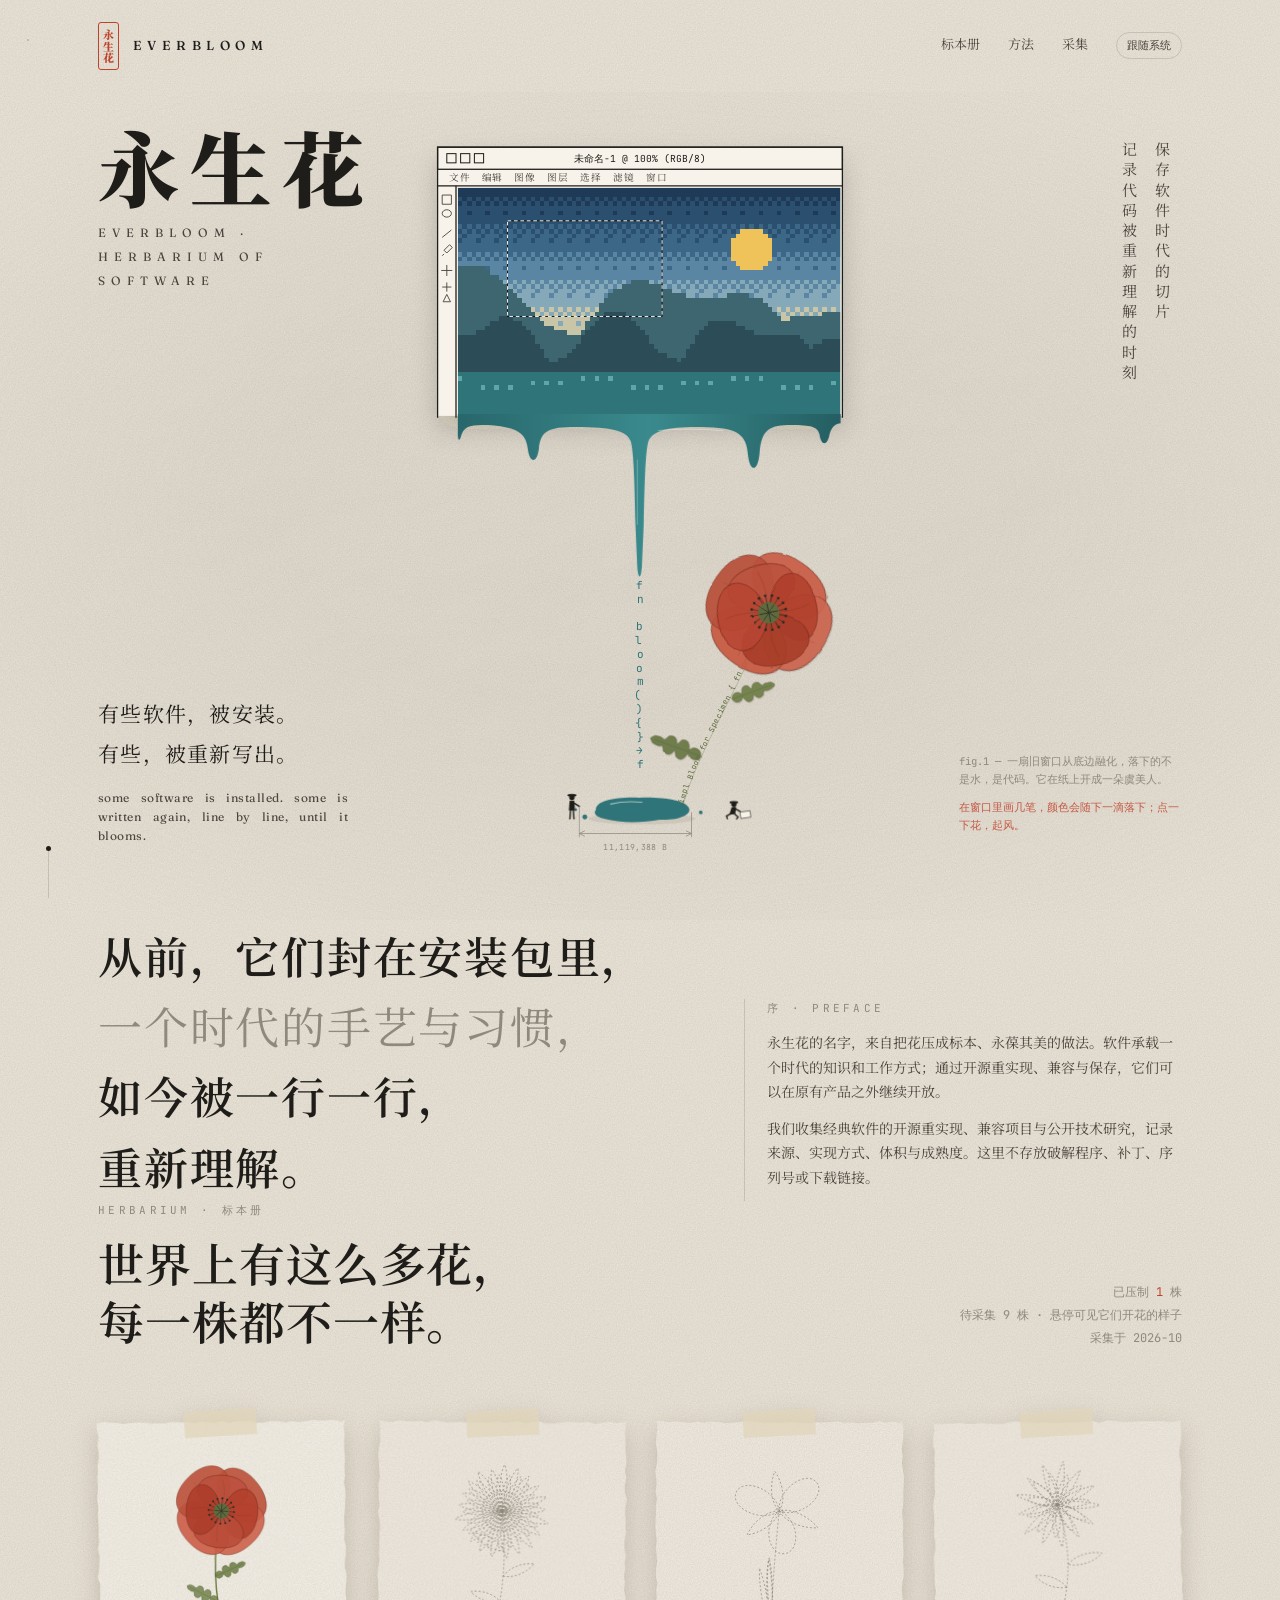
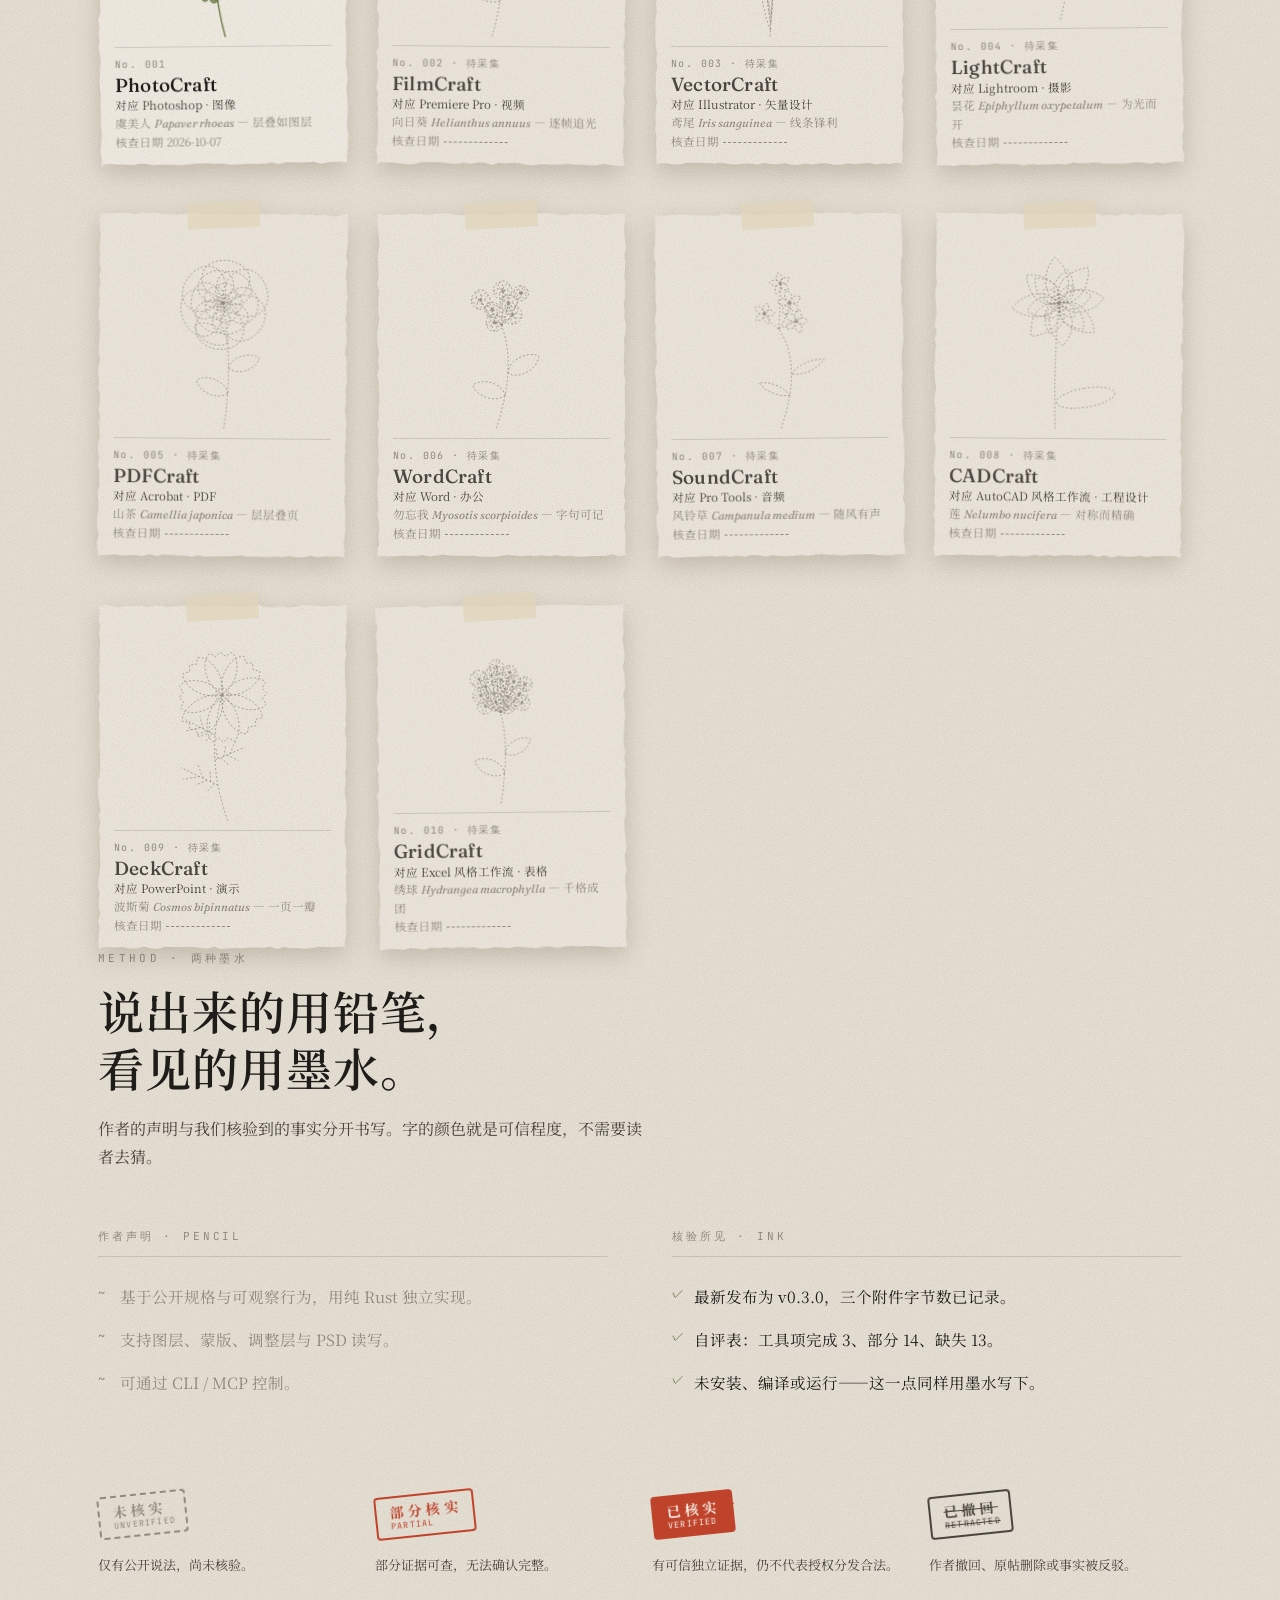
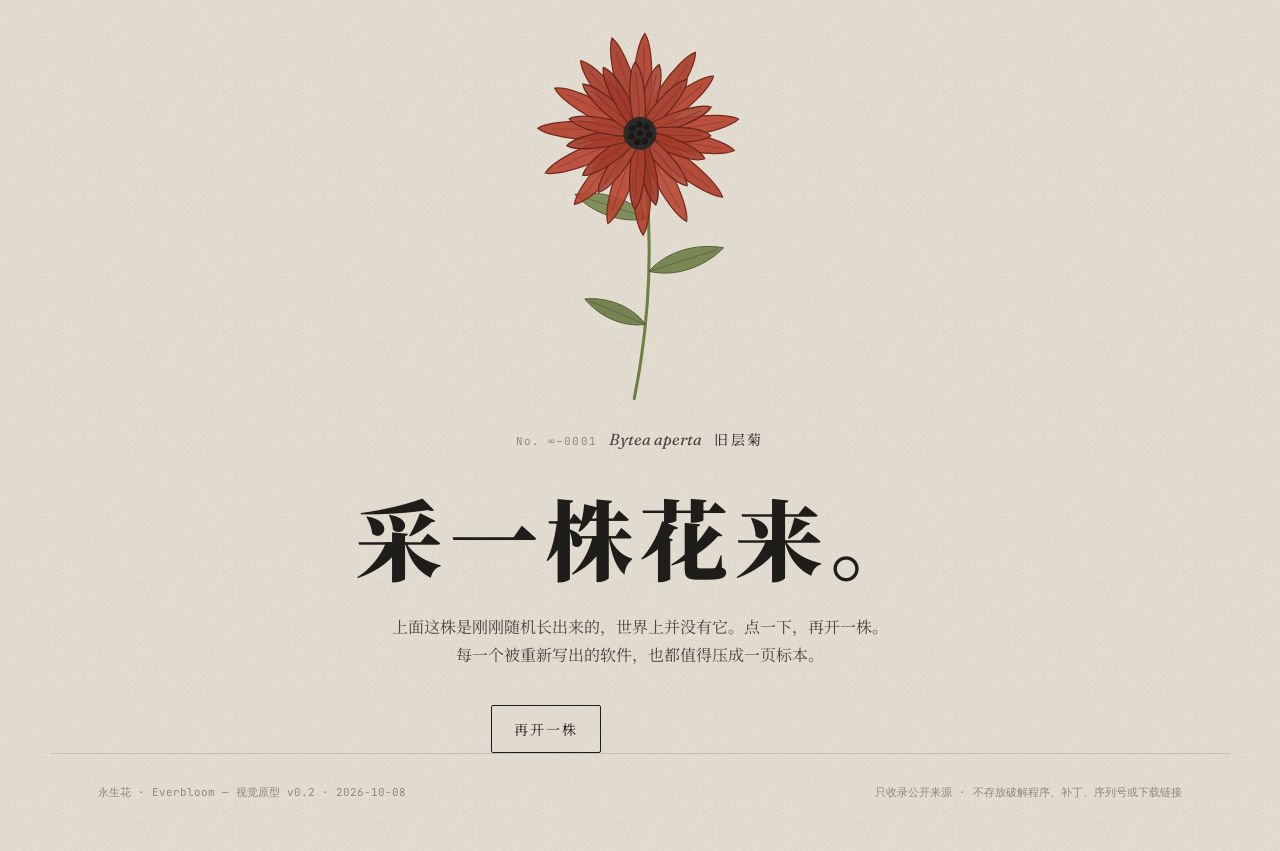
==== prototype/index.html @ 3f01a940 "永生花：理念、线索数据与网站原型 - README / PHILOSOPHY / CONTRIBUTING / LEADS 与 claims.csv 索引 - prototype/：首页与 Photo" ====
<!doctype html>
<html lang="zh-CN">
<head>
<meta charset="utf-8">
<meta name="viewport" content="width=device-width, initial-scale=1">
<title>永生花 · Everbloom</title>
<meta name="description" content="保存软件时代的切片，记录代码被重新理解的时刻。经典软件开源重实现的标本册。">
<script>if (!matchMedia('(prefers-reduced-motion: reduce)').matches) document.documentElement.classList.add('motion');</script>
<link rel="preconnect" href="https://fonts.googleapis.com">
<link rel="preconnect" href="https://fonts.gstatic.com" crossorigin>
<link href="https://fonts.googleapis.com/css2?family=Fraunces:ital,opsz,wght@0,9..144,300..700;1,9..144,300..700&family=JetBrains+Mono:wght@400&family=Noto+Serif+SC:wght@400;600;900&display=swap" rel="stylesheet">
<link rel="icon" href="favicon.svg" type="image/svg+xml">
<link rel="stylesheet" href="assets/everbloom.css">
</head>
<body>

<svg width="0" height="0" style="position:absolute" aria-hidden="true">
  <filter id="rough"><feTurbulence type="fractalNoise" baseFrequency=".9" numOctaves="2" result="n"/><feDisplacementMap in="SourceGraphic" in2="n" scale="1.6"/></filter>
</svg>

<header class="site-header wrap">
  <a class="brand" href="index.html">
    <span class="seal">永生花</span>
    <span class="brand-word">EVERBLOOM</span>
  </a>
  <nav class="site-nav">
    <a href="#herbarium">标本册</a>
    <a href="#method">方法</a>
    <a href="#invite">采集</a>
    <button class="theme-toggle" type="button">跟随系统</button>
  </nav>
</header>

<main>

<!-- ============ 主视觉：旧窗口融化，代码落地，开出一朵花 ============ -->
<section class="hero" aria-label="永生花">
  <div class="hero-stage">
    <div class="hero-mast">
      <h1 data-intro>永生花</h1>
      <span class="latin" data-intro>EVERBLOOM · HERBARIUM OF SOFTWARE</span>
    </div>

    <svg class="hero-art" id="heroArt" viewBox="0 0 1000 900" role="img" aria-label="一扇旧软件窗口从底部融化，液体落下化作代码，在纸面上长出一朵虞美人；两个小人正在测量与记录。">
      <defs>
        <filter id="winShadow" x="-20%" y="-20%" width="140%" height="160%">
          <feDropShadow dx="0" dy="14" stdDeviation="14" flood-color="#2b2418" flood-opacity=".18"/>
        </filter>
        <linearGradient id="dripShade" x1="0" y1="0" x2="1" y2="0">
          <stop offset="0" stop-color="#28676B"/><stop offset=".5" stop-color="#3A8A8D"/><stop offset="1" stop-color="#245E62"/>
        </linearGradient>
      </defs>

      <g id="pWin">
        <!-- 窗口 -->
        <g id="gWindow" data-intro>
          <g class="w-fill">
            <g filter="url(#winShadow)"><rect class="win-body" x="280" y="60" width="440" height="292"/></g>
            <rect class="win-bar" x="280" y="60" width="440" height="24"/>
            <rect class="win-btn" x="290" y="67" width="10" height="10"/>
            <rect class="win-btn" x="305" y="67" width="10" height="10"/>
            <rect class="win-btn" x="320" y="67" width="10" height="10"/>
            <text class="win-text" x="500" y="76" text-anchor="middle">未命名-1 @ 100% (RGB/8)</text>
            <text class="win-menu" x="292" y="97">文件　编辑　图像　图层　选择　滤镜　窗口</text>
            <line class="win-line" x1="280" y1="102" x2="720" y2="102"/>
            <g id="tools"></g>
          </g>
          <image id="pix" x="302" y="104" width="416" height="250" preserveAspectRatio="none" style="image-rendering:pixelated"/>
          <g id="ants">
            <rect class="ants-a" x="356" y="140" width="168" height="104"/>
            <rect class="ants-b" x="356" y="140" width="168" height="104"/>
          </g>
          <path class="win-line w-frame" d="M280 354 V60 H720 V354"/>
        </g>

        <!-- 融化 -->
        <g id="gDrip" data-intro>
          <path fill="url(#dripShade)" d="M302 350 H718 V360 C713 360 708 364 706 372 C704 384 697 386 695 372 C693 364 686 362 664 362 C642 362 632 366 630 392 C628 414 619 414 617 392 C615 368 600 364 560 364 C530 364 513 368 509 380 C506 392 505 420 504 470 L502 516 C501 530 498 530 497 516 L495 470 C494 420 493 392 490 380 C486 368 470 364 430 364 C400 364 392 368 390 388 C388 404 380 404 378 388 C376 368 362 364 334 362 C318 362 310 362 306 372 C304 380 302 380 302 372 Z"/>
          <path d="M520 368 C540 366 560 366 590 368" stroke="#fff" stroke-opacity=".35" stroke-width="1.2" fill="none" stroke-linecap="round"/>
          <path d="M497 400 L497 470" stroke="#fff" stroke-opacity=".3" stroke-width="1" fill="none" stroke-linecap="round"/>
        </g>
      </g>

      <g id="pMid">
        <!-- 代码落下 -->
        <g id="rain"></g>

        <!-- 水洼 -->
        <g id="gPool" data-intro>
          <ellipse cx="502" cy="790" rx="58" ry="6" fill="#2b2418" opacity=".08"/>
          <path id="poolBody" fill="#2F7478" d="M452 780 C452 770 474 766 499 767 C526 766 549 770 553 778 C557 786 541 792 521 791 C505 794 482 795 466 791 C451 788 449 784 452 780Z"/>
          <path d="M468 774 C480 771 492 771 502 772" stroke="#fff" stroke-opacity=".55" stroke-width="1.2" fill="none" stroke-linecap="round"/>
          <circle cx="440" cy="788" r="2.6" fill="#2F7478"/>
          <circle cx="566" cy="783" r="2" fill="#2F7478"/>
          <circle cx="430" cy="780" r="1.4" fill="#2F7478"/>
        </g>
        <g id="dropLayer"></g>

        <!-- 代码作茎 -->
        <g id="gStem" data-intro>
          <path id="stemPath" d="M546 778 C562 718 606 652 638 572" fill="none" stroke="var(--moss)" stroke-width=".6" stroke-opacity=".5"/>
          <text class="stem-code"><textPath id="stemText" href="#stemPath" startOffset="4">impl Bloom for Specimen { fn press(&amp;self) }</textPath></text>
        </g>
      </g>

      <g id="pFlower"><g id="swayFlower"><g id="heroFlower"></g></g></g>

      <g id="pFig">
        <!-- 测量的人 -->
        <g id="fig1" data-intro>
          <g class="figure" transform="translate(426 790)">
            <ellipse cx="0" cy="-25.5" rx="4.6" ry="1.1"/>
            <circle cx="0" cy="-23" r="2.5"/>
            <path d="M-2.6 -19.5 L2.6 -19.5 L3.3 -9 L-3.3 -9Z" stroke="none"/>
            <path class="limb" d="M-1.6 -9 L-2.2 0 M1.6 -9 L2.2 0"/>
            <path class="limb arm-wave" d="M2.4 -17 L8 -13.5"/>
          </g>
        </g>
        <g id="gDim" data-intro>
          <path class="dim-line" d="M434 776.5 L434 810 M556 783 L556 810 M434 806 L556 806"/>
          <path class="dim-line" d="M434 806 l6 -3 M434 806 l6 3 M556 806 l-6 -3 M556 806 l-6 3"/>
          <text class="dim-text" id="dimText" x="495" y="824">11,119,388 B</text>
        </g>
        <!-- 写标签的人 -->
        <g id="fig2" data-intro>
          <g class="figure" transform="translate(600 790)">
            <ellipse cx="2" cy="-17.8" rx="4.4" ry="1"/>
            <circle cx="2" cy="-15.5" r="2.4"/>
            <path d="M-0.5 -12.5 L4.5 -12.8 L3.5 -5 L-3 -4.6Z" stroke="none"/>
            <path class="limb" d="M-2.5 -4.8 L-6 -3 L-5 0 M3 -5 L6.5 -2 L5 0"/>
            <path class="limb arm-write" d="M4 -10.5 L9 -8"/>
          </g>
          <rect class="label-card" x="609" y="782" width="11" height="7" transform="rotate(-8 614 785)"/>
        </g>
      </g>
    </svg>

    <div class="hero-vert" data-intro>保存软件时代的切片<br>记录代码被重新理解的时刻</div>

    <div class="hero-poem" data-intro>
      <p>有些软件，被安装。<br>有些，被重新写出。</p>
      <p class="en">some software is installed. some is written again, line by line, until it blooms.</p>
    </div>

    <p class="hero-caption" data-intro>fig.1 — 一扇旧窗口从底边融化，落下的不是水，是代码。它在纸上开成一朵虞美人。<span class="hint">在窗口里画几笔，颜色会随下一滴落下；点一下花，起风。</span></p>
  </div>
  <a class="scroll-cue" href="#preface" aria-label="向下阅读"><span></span></a>
</section>

<!-- ============ 序 ============ -->
<section class="wrap" id="preface">
  <div class="intro-grid">
    <p class="statement">从前，它们封在安装包里，<br><span class="soft">一个时代的手艺与习惯，</span><br>如今被一行一行，<br>重新理解。</p>
    <div class="intro-notes">
      <p class="eyebrow">序 · Preface</p>
      <p>永生花的名字，来自把花压成标本、永葆其美的做法。软件承载一个时代的知识和工作方式；通过开源重实现、兼容与保存，它们可以在原有产品之外继续开放。</p>
      <p>我们收集经典软件的开源重实现、兼容项目与公开技术研究，记录来源、实现方式、体积与成熟度。这里不存放破解程序、补丁、序列号或下载链接。</p>
    </div>
  </div>
</section>

<!-- ============ 标本册 ============ -->
<section class="wrap" id="herbarium">
  <div class="herbarium-head">
    <div>
      <p class="eyebrow">Herbarium · 标本册</p>
      <h2>世界上有这么多花，<br>每一株都不一样。</h2>
    </div>
    <div class="herbarium-count">已压制 <b>1</b> 株<br>待采集 9 株 · 悬停可见它们开花的样子<br>采集于 2026-10</div>
  </div>
  <div class="grid" id="grid"></div>
</section>

<!-- ============ 方法：两种墨 ============ -->
<section class="wrap" id="method">
  <p class="eyebrow">Method · 两种墨水</p>
  <h2>说出来的用铅笔，<br>看见的用墨水。</h2>
  <p class="lede">作者的声明与我们核验到的事实分开书写。字的颜色就是可信程度，不需要读者去猜。</p>

  <div class="inks">
    <div class="ink-col ink-claim">
      <h3>作者声明 · pencil</h3>
      <ul>
        <li>基于公开规格与可观察行为，用纯 Rust 独立实现。</li>
        <li>支持图层、蒙版、调整层与 PSD 读写。</li>
        <li>可通过 CLI / MCP 控制。</li>
      </ul>
    </div>
    <div class="ink-col ink-seen">
      <h3>核验所见 · ink</h3>
      <ul>
        <li>最新发布为 v0.3.0，三个附件字节数已记录。</li>
        <li>自评表：工具项完成 3、部分 14、缺失 13。</li>
        <li>未安装、编译或运行——这一点同样用墨水写下。</li>
      </ul>
    </div>
  </div>

  <div class="status-legend">
    <div><span class="stamp unverified">未核实<small>unverified</small></span><br>仅有公开说法，尚未核验。</div>
    <div><span class="stamp partial">部分核实<small>partial</small></span><br>部分证据可查，无法确认完整。</div>
    <div><span class="stamp verified">已核实<small>verified</small></span><br>有可信独立证据，仍不代表授权分发合法。</div>
    <div><span class="stamp retracted">已撤回<small>retracted</small></span><br>作者撤回、原帖删除或事实被反驳。</div>
  </div>
</section>

<!-- ============ 采集：世界上有这么多花 ============ -->
<section class="wrap invite" id="invite">
  <figure class="generator">
    <button class="gen-stage" type="button" data-cursor="再开一株" aria-label="再开一株随机的花">
      <svg id="inviteFlower" viewBox="0 0 200 260" class="flora" aria-hidden="true"></svg>
    </button>
    <figcaption class="gen-label">
      <span class="gen-no" id="genNo">No. ∞–0001</span>
      <i class="gen-latin" id="genLatin"></i>
      <span class="gen-zh" id="genZh"></span>
    </figcaption>
  </figure>
  <h2>采一株花来。</h2>
  <p class="lede">上面这株是刚刚随机长出来的，世界上并没有它。点一下，再开一株。<br>每一个被重新写出的软件，也都值得压成一页标本。</p>
  <div class="actions">
    <a class="btn" href="#" id="genNext">再开一株</a>
    <a class="btn ghost" href="#herbarium">看看待采集的九株</a>
  </div>
</section>

</main>

<footer class="site-footer wrap">
  <span>永生花 · Everbloom — 视觉原型 v0.2 · 2026-10-08</span>
  <span>只收录公开来源 · 不存放破解程序、补丁、序列号或下载链接</span>
</footer>

<script src="assets/everbloom.js"></script>
<script>
(function () {
  const E = window.Everbloom;

  // 窗口里的像素风景
  const cv = document.createElement('canvas');
  cv.width = 84; cv.height = 50;
  const cx = cv.getContext('2d');
  const bayer = [[0, 8, 2, 10], [12, 4, 14, 6], [3, 11, 1, 9], [15, 7, 13, 5]];
  const sky = ['#1E3A56', '#2B4F6E', '#3D6787', '#5A86A3', '#86A9B9', '#C9C6A8'];
  for (let y = 0; y < 50; y++) for (let x = 0; x < 84; x++) {
    const t = Math.min(y / 30, .999) * (sky.length - 1);
    const i = Math.floor(t), f = t - i;
    cx.fillStyle = (f * 16 > bayer[y % 4][x % 4]) ? sky[Math.min(i + 1, sky.length - 1)] : sky[i];
    cx.fillRect(x, y, 1, 1);
  }
  cx.fillStyle = '#F0C35A';
  for (let y = -5; y <= 5; y++) for (let x = -5; x <= 5; x++) if (x * x + y * y <= 22) cx.fillRect(64 + x, 13 + y, 1, 1);
  function ridge(base, amp, freq, col, seed) {
    cx.fillStyle = col;
    for (let x = 0; x < 84; x++) {
      const h = base - Math.abs(Math.sin(x * freq + seed)) * amp - Math.sin(x * freq * 2.7 + seed) * amp * .3;
      cx.fillRect(x, Math.round(h), 1, 50);
    }
  }
  ridge(32, 12, .07, '#3E6670', 1.3);
  ridge(37, 8, .11, '#2C4D57', 4.1);
  cx.fillStyle = '#2F7478'; cx.fillRect(0, 40, 84, 10);
  cx.fillStyle = '#5FA6A8';
  for (let x = 0; x < 84; x++) if ((x * 7) % 11 < 3) cx.fillRect(x, 41 + (x % 3), 1, 1);
  document.getElementById('pix').setAttribute('href', cv.toDataURL());
  E.heroCanvas = cv;

  // 工具栏
  const tools = document.getElementById('tools');
  const glyphs = [
    'M285 112 h10 v10 h-10z', 'M290 132 m-5 0 a5 4 0 1 0 10 0 a5 4 0 1 0 -10 0',
    'M285 158 l10 -8', 'M287 172 l6 -6 l3 3 l-6 6z M285 178 l2 -2', 'M290 188 v12 M284 194 h12',
    'M285 212 h10 M290 207 v10', 'M286 228 l8 0 l-4 -8z'
  ];
  glyphs.forEach(d => E.el('path', { d, class: 'win-tool' }, tools));
  E.el('line', { x1: 300, y1: 102, x2: 300, y2: 354, class: 'win-line' }, tools);

  // 代码雨
  const rain = document.getElementById('rain');
  const chars = 'fn bloom(){}→'.split('');
  for (let i = 0; i < 14; i++) {
    const t = E.el('text', { x: 499 + (i % 2 ? 1 : -1) * (i % 3), y: 540 + i * 15, class: 'rain', style: `animation-delay:${(i * .18).toFixed(2)}s` }, rain);
    t.textContent = chars[i % chars.length];
  }

  // 主视觉的虞美人
  const svg = document.getElementById('heroArt');
  const hf = document.getElementById('heroFlower');
  hf.setAttribute('filter', `url(#${E.pressFilter(svg, 11)})`);
  const r = E.rng(E.hash('hero'));
  E.drawLeaf(hf, 566, 722, -160, 58, 'lobed', '#6E7F45', true, r);
  E.drawLeaf(hf, 600, 660, -20, 48, 'lobed', '#6E7F45', true, r);
  const bloom = E.el('g', { transform: 'translate(640 566) scale(1.45) rotate(-12)' }, hf);
  E.drawBloom(bloom, E.SPECIES.poppy, r, true);

  // 标本册
  const grid = document.getElementById('grid');
  E.SPECIMENS.forEach(s => {
    const sp = E.SPECIES[s.species];
    const pressed = !!s.status;
    const a = document.createElement('a');
    a.className = 'card ' + (pressed ? 'pressed' : 'lead');
    a.href = s.href || s.repo;
    a.dataset.name = s.name;
    a.dataset.cursor = pressed ? '翻开标本 →' : '去源头看看 ↗';
    if (!s.href) { a.target = '_blank'; a.rel = 'noopener'; }
    a.innerHTML = `
      <div class="sheet-wrap"${pressed ? ` style="view-transition-name: sheet-${s.no}"` : ''}>
        <span class="tape"></span>
        <div class="sheet" data-seed="${s.name}">
          ${pressed ? '<span class="stamp partial">部分核实</span>' : ''}
          <svg class="flora" viewBox="0 0 200 260" aria-hidden="true"></svg>
          <div class="card-label">
            <div class="no">No. ${s.no}${pressed ? '' : ' · 待采集'}</div>
            <div class="name">${s.name}</div>
            <div class="orig">对应 ${s.orig} · ${s.use}</div>
            <div class="species">${sp.zh} <i>${sp.latin}</i> — ${s.why}</div>
            ${pressed
              ? '<div class="species">核查日期 2026-10-07</div>'
              : '<div class="species">核查日期<span class="blank"></span></div>'}
          </div>
        </div>
      </div>`;
    grid.appendChild(a);
    E.drawPlant(a.querySelector('svg'), s.species, { pressed, seed: s.name, radius: 56 });
    E.deckle(a.querySelector('.sheet'));
  });
})();
</script>
<script src="assets/motion.js"></script>
</body>
</html>
---- prototype/assets/everbloom.css ----
/* 永生花 · Everbloom — 原型样式 */

:root {
  --bg: #ECE6DA;
  --sheet: #F7F3EA;
  --ink: #1F1D1A;
  --ink-soft: #4A453E;
  --pencil: #8E887D;
  --rule: rgba(31, 29, 26, .14);
  --moss: #5B6B3A;
  --lake: #2F7478;
  --cinnabar: #BF432C;
  --tape: rgba(226, 214, 186, .74);
  --shadow: rgba(60, 45, 25, .2);
  --grain: url("data:image/svg+xml,%3Csvg xmlns='http://www.w3.org/2000/svg' width='240' height='240'%3E%3Cfilter id='n'%3E%3CfeTurbulence type='fractalNoise' baseFrequency='.85' numOctaves='3' stitchTiles='stitch'/%3E%3CfeColorMatrix values='0 0 0 0 .35 0 0 0 0 .3 0 0 0 0 .25 0 0 0 .28 0'/%3E%3C/filter%3E%3Crect width='100%25' height='100%25' filter='url(%23n)'/%3E%3C/svg%3E");
  --crumple-opacity: .2;
  --serif-zh: 'Noto Serif SC', 'Songti SC', 'STSong', serif;
  --serif: 'Fraunces', 'Noto Serif SC', serif;
  --mono: 'JetBrains Mono', ui-monospace, 'Cascadia Mono', monospace;
  color-scheme: light;
}

@media (prefers-color-scheme: dark) {
  :root:not([data-theme="light"]) {
    --bg: #121613;
    --sheet: #1B201C;
    --ink: #ECE5D6;
    --ink-soft: #BDB6A8;
    --pencil: #7F877F;
    --rule: rgba(236, 229, 214, .14);
    --moss: #9BAE78;
    --lake: #5FA6A8;
    --cinnabar: #E0694F;
    --tape: rgba(140, 128, 104, .4);
    --shadow: rgba(0, 0, 0, .55);
    --crumple-opacity: .06;
    color-scheme: dark;
  }
}

:root[data-theme="dark"] {
  --bg: #121613;
  --sheet: #1B201C;
  --ink: #ECE5D6;
  --ink-soft: #BDB6A8;
  --pencil: #7F877F;
  --rule: rgba(236, 229, 214, .14);
  --moss: #9BAE78;
  --lake: #5FA6A8;
  --cinnabar: #E0694F;
  --tape: rgba(140, 128, 104, .4);
  --shadow: rgba(0, 0, 0, .55);
  --crumple-opacity: .06;
  color-scheme: dark;
}

* { box-sizing: border-box; }

html { -webkit-text-size-adjust: 100%; }

body {
  margin: 0;
  background-color: var(--bg);
  color: var(--ink);
  font-family: var(--serif-zh);
  font-size: 16px;
  line-height: 1.75;
  overflow-x: hidden;
  transition: background .4s, color .4s;
}

/* 纸张颗粒：直接作为背景纹理，避免全屏混合层 */
body, .sheet { background-image: var(--grain); }

a { color: inherit; }

.sr-only {
  position: absolute; width: 1px; height: 1px; overflow: hidden;
  clip: rect(0 0 0 0); white-space: nowrap;
}

.wrap {
  max-width: 1180px;
  margin: 0 auto;
  padding: 0 clamp(16px, 4vw, 48px);
}

.narrow { max-width: 780px; }

/* ---------- 页眉 ---------- */

.site-header {
  display: flex;
  align-items: center;
  justify-content: space-between;
  gap: 16px;
  padding-top: 22px;
  padding-bottom: 22px;
}

.brand {
  display: flex;
  align-items: center;
  gap: 14px;
  text-decoration: none;
}

.brand-word {
  font-family: var(--serif);
  font-size: 13px;
  letter-spacing: .42em;
  font-weight: 500;
}

.site-nav {
  display: flex;
  align-items: center;
  gap: clamp(12px, 2.4vw, 28px);
  font-size: 13px;
  color: var(--ink-soft);
}

.site-nav a { text-decoration: none; }
.site-nav a:hover { color: var(--cinnabar); }

.theme-toggle {
  font: inherit;
  font-family: var(--mono);
  font-size: 11px;
  color: var(--ink-soft);
  background: none;
  border: 1px solid var(--rule);
  border-radius: 999px;
  padding: 3px 10px;
  cursor: pointer;
}

/* ---------- 印章 ---------- */

.seal {
  display: inline-flex;
  align-items: center;
  justify-content: center;
  writing-mode: vertical-rl;
  border: 1.6px solid var(--cinnabar);
  color: var(--cinnabar);
  font-family: var(--serif-zh);
  font-weight: 900;
  font-size: 11px;
  line-height: 1;
  letter-spacing: .08em;
  padding: 5px 4px;
  border-radius: 3px;
  filter: url(#rough);
}

.seal.filled {
  background: var(--cinnabar);
  color: var(--sheet);
}

.stamp {
  display: inline-block;
  border: 2px solid currentColor;
  padding: 5px 10px 5px 13px;
  font-family: var(--serif-zh);
  font-weight: 700;
  font-size: 14px;
  letter-spacing: .3em;
  line-height: 1.3;
  border-radius: 4px;
  transform: rotate(-6deg);
  filter: url(#rough);
  white-space: nowrap;
}

.stamp small {
  display: block;
  font-family: var(--mono);
  font-size: 8.5px;
  font-weight: 400;
  letter-spacing: .14em;
  text-transform: uppercase;
}

.stamp.unverified { color: var(--pencil); border-style: dashed; }
.stamp.partial { color: var(--cinnabar); }
.stamp.verified { color: var(--sheet); background: var(--cinnabar); border-color: var(--cinnabar); }
.stamp.retracted { color: var(--ink-soft); text-decoration: line-through; }

/* ---------- 通用标题 ---------- */

.eyebrow {
  font-family: var(--mono);
  font-size: 11px;
  letter-spacing: .3em;
  text-transform: uppercase;
  color: var(--pencil);
  margin: 0 0 14px;
}

h1, h2, h3 { font-weight: 600; margin: 0; }

h2 {
  font-size: clamp(28px, 4.2vw, 46px);
  line-height: 1.25;
  letter-spacing: .02em;
}

section { padding: clamp(64px, 10vw, 128px) 0; }

.lede {
  color: var(--ink-soft);
  max-width: 34em;
  margin: 18px 0 0;
}

/* ---------- 首页主视觉 ---------- */

.hero {
  position: relative;
  padding: 0;
  overflow: hidden;
}

.hero::before {
  content: "";
  position: absolute;
  inset: 0;
  pointer-events: none;
  opacity: var(--crumple-opacity);
  mix-blend-mode: multiply;
  background-size: cover;
  -webkit-mask-image: radial-gradient(ellipse 70% 60% at 50% 50%, #000 40%, transparent 100%);
  mask-image: radial-gradient(ellipse 70% 60% at 50% 50%, #000 40%, transparent 100%);
  background-image: url("data:image/svg+xml,%3Csvg xmlns='http://www.w3.org/2000/svg' width='900' height='900'%3E%3Cfilter id='w'%3E%3CfeTurbulence type='fractalNoise' baseFrequency='.0035 .006' numOctaves='5' seed='7'/%3E%3CfeDiffuseLighting lighting-color='%23fff' surfaceScale='3'%3E%3CfeDistantLight azimuth='225' elevation='38'/%3E%3C/feDiffuseLighting%3E%3C/filter%3E%3Crect width='100%25' height='100%25' filter='url(%23w)'/%3E%3C/svg%3E");
}

.hero-stage {
  position: relative;
  max-width: 1180px;
  margin: 0 auto;
}

.hero-art {
  display: block;
  width: 100%;
  height: auto;
  max-height: 92vh;
}

.hero-mast {
  position: absolute;
  top: 4%;
  left: clamp(16px, 4vw, 48px);
}

.hero-mast h1 {
  font-family: var(--serif-zh);
  font-weight: 900;
  font-size: clamp(40px, 6.4vw, 84px);
  line-height: 1;
  letter-spacing: .12em;
}

.hero-mast .latin {
  display: block;
  margin-top: 14px;
  font-family: var(--serif);
  font-size: 12px;
  letter-spacing: .5em;
  line-height: 2;
  max-width: 15em;
  color: var(--ink-soft);
}

.hero-vert {
  position: absolute;
  top: 6%;
  right: clamp(16px, 4vw, 56px);
  writing-mode: vertical-rl;
  font-size: 15px;
  letter-spacing: .35em;
  color: var(--ink-soft);
  line-height: 2.2;
}

.hero-poem {
  position: absolute;
  left: clamp(16px, 4vw, 48px);
  bottom: 9%;
  max-width: 250px;
}

.hero-poem p {
  margin: 0;
  font-size: clamp(17px, 1.8vw, 21px);
  line-height: 1.9;
  letter-spacing: .06em;
}

.hero-poem .en {
  margin-top: 14px;
  font-family: var(--serif);
  font-size: 12px;
  line-height: 1.6;
  letter-spacing: .04em;
  color: var(--ink-soft);
  text-align: justify;
  text-align-last: justify;
}

.hero-caption {
  position: absolute;
  right: clamp(16px, 4vw, 56px);
  bottom: 9%;
  max-width: 220px;
  font-family: var(--mono);
  font-size: 10.5px;
  line-height: 1.7;
  color: var(--pencil);
}

/* 主视觉中的 SVG 元素 */
.win-body { fill: var(--sheet); }
.win-line { fill: none; stroke: var(--ink); stroke-width: 1.4; }
.win-bar { fill: var(--sheet); stroke: var(--ink); stroke-width: 1.4; }
.win-text { fill: var(--ink); font-family: var(--mono); font-size: 10.5px; }
.win-menu { fill: var(--ink-soft); font-family: var(--serif-zh); font-size: 10.5px; letter-spacing: .1em; }
.win-tool { fill: none; stroke: var(--ink-soft); stroke-width: 1; }
.win-btn { fill: none; stroke: var(--ink); stroke-width: 1.1; }
#ants, .w-frame { pointer-events: none; }
.ants-a { fill: none; stroke: #111; stroke-width: 1; }
.ants-b { fill: none; stroke: #fff; stroke-width: 1; stroke-dasharray: 4 3; animation: ants 1.2s linear infinite; }
@keyframes ants { to { stroke-dashoffset: -14; } }

.rain { fill: var(--lake); font-family: var(--mono); font-size: 12px; text-anchor: middle; animation: rain 3.2s ease-in-out infinite; }
@keyframes rain { 0%, 100% { opacity: .15; } 50% { opacity: 1; } }

.stem-code { fill: var(--moss); font-family: var(--mono); font-size: 8.2px; letter-spacing: .02em; }
.figure { fill: var(--ink); stroke: var(--ink); }
.figure .limb { fill: none; stroke-width: 1.5; stroke-linecap: round; }
.dim-line { stroke: var(--pencil); stroke-width: .8; fill: none; }
.dim-text { fill: var(--pencil); font-family: var(--mono); font-size: 9px; text-anchor: middle; letter-spacing: .04em; }
.label-card { fill: var(--sheet); stroke: var(--ink); stroke-width: .6; }

@media (prefers-reduced-motion: reduce) {
  .ants-b, .rain { animation: none; }
  .rain { opacity: .7; }
}

@media (max-width: 760px) {
  .hero-stage { display: flex; flex-direction: column; }
  .hero-mast, .hero-vert, .hero-poem, .hero-caption { position: static; margin: 0 16px; }
  .hero-mast { order: 0; margin-top: 8px; }
  .hero-art { order: 1; margin-top: 8px; }
  .hero-vert { order: 2; writing-mode: horizontal-tb; letter-spacing: .2em; font-size: 13px; line-height: 1.9; }
  .hero-poem { order: 3; margin-top: 24px; max-width: none; }
  .hero-caption { order: 4; margin-top: 16px; margin-bottom: 32px; max-width: none; }
}

/* ---------- 序 ---------- */

.statement {
  font-size: clamp(26px, 4vw, 44px);
  line-height: 1.6;
  letter-spacing: .04em;
  font-weight: 600;
  margin: 0;
}

.statement .soft { color: var(--pencil); font-weight: 400; }

.intro-grid {
  display: grid;
  grid-template-columns: 1.3fr 1fr;
  gap: clamp(32px, 6vw, 96px);
  align-items: end;
}

.intro-notes {
  font-size: 14px;
  color: var(--ink-soft);
  border-left: 1px solid var(--rule);
  padding-left: 22px;
}

.intro-notes p { margin: 0 0 12px; }

@media (max-width: 760px) {
  .intro-grid { grid-template-columns: 1fr; }
}

/* ---------- 标本台纸（卡片与详情共用） ---------- */

.sheet-wrap {
  position: relative;
  filter: drop-shadow(0 8px 12px var(--shadow));
}

.sheet {
  position: relative;
  background-color: var(--sheet);
}

.tape {
  position: absolute;
  z-index: 2;
  top: -9px;
  left: 50%;
  width: 66px;
  height: 20px;
  background: var(--tape);
  transform: translateX(-50%) rotate(-3deg);
  box-shadow: 0 1px 2px rgba(0, 0, 0, .06);
}

.flora .petal-out, .flora .line-out { color: var(--pencil); }

/* ---------- 标本册 ---------- */

.herbarium-head {
  display: flex;
  justify-content: space-between;
  align-items: end;
  gap: 24px;
  flex-wrap: wrap;
  margin-bottom: clamp(40px, 6vw, 72px);
}

.herbarium-count {
  font-family: var(--mono);
  font-size: 12px;
  color: var(--pencil);
  line-height: 1.9;
  text-align: right;
}

.herbarium-count b { color: var(--cinnabar); font-weight: 400; }

.grid {
  display: grid;
  grid-template-columns: repeat(auto-fill, minmax(min(100%, 220px), 1fr));
  gap: 48px 30px;
}

.card {
  display: block;
  text-decoration: none;
  color: inherit;
}

.card .sheet-wrap {
  --rx: 0deg; --ry: 0deg; --lift: 0px; --tilt: 0deg;
  transform: perspective(900px) translateY(var(--lift)) rotateX(var(--rx)) rotateY(var(--ry)) rotate(var(--tilt));
  transition: transform .7s cubic-bezier(.16, 1, .3, 1), filter .7s;
  will-change: transform;
}
.card:nth-child(3n+1) .sheet-wrap { --tilt: -.6deg; }
.card:nth-child(3n+2) .sheet-wrap { --tilt: .5deg; }
.card:hover .sheet-wrap {
  --lift: -10px; --tilt: 0deg;
  transition: transform .25s ease-out, filter .7s;
  filter: drop-shadow(0 22px 22px var(--shadow));
}

.card .sheet {
  aspect-ratio: 3 / 4.15;
  padding: 16px 16px 14px;
  display: flex;
  flex-direction: column;
}

.card svg.flora {
  will-change: transform;
  display: block;
  width: 100%;
  flex: 1;
  min-height: 0;
}

.card-label {
  border-top: 1px solid var(--rule);
  padding-top: 9px;
  font-size: 11.5px;
  line-height: 1.55;
  position: relative;
}

.card-label .no {
  font-family: var(--mono);
  font-size: 10px;
  letter-spacing: .14em;
  color: var(--pencil);
}

.card-label .name {
  font-family: var(--serif);
  font-size: 19px;
  font-weight: 500;
  letter-spacing: .01em;
  line-height: 1.3;
}

.card-label .orig { color: var(--ink-soft); }

.card-label .species { color: var(--pencil); }
.card-label .species i { font-family: var(--serif); }

.card .sheet > .stamp {
  position: absolute;
  z-index: 1;
  right: 14px;
  top: 18px;
  font-size: 11px;
  padding: 3px 6px 3px 9px;
}

.card.lead .sheet { background-color: color-mix(in srgb, var(--sheet) 55%, var(--bg)); }
.card.lead .name { color: var(--ink-soft); }
.card.lead .blank {
  display: inline-block;
  width: 64px;
  border-bottom: 1px dashed var(--pencil);
  vertical-align: middle;
  margin-left: 4px;
}

/* ---------- 两种墨 ---------- */

.inks {
  display: grid;
  grid-template-columns: 1fr 1fr;
  gap: clamp(28px, 5vw, 72px);
  margin-top: clamp(36px, 5vw, 56px);
}

.ink-col h3 {
  font-family: var(--mono);
  font-weight: 400;
  font-size: 11px;
  letter-spacing: .26em;
  text-transform: uppercase;
  color: var(--pencil);
  padding-bottom: 10px;
  margin-bottom: 18px;
  border-bottom: 1px solid var(--rule);
}

.ink-col ul { list-style: none; margin: 0; padding: 0; }

.ink-col li {
  padding: 8px 0 8px 22px;
  position: relative;
  font-size: 15.5px;
}

.ink-col li::before {
  position: absolute;
  left: 0;
  top: 8px;
  font-family: var(--mono);
  font-size: 12px;
}

.ink-claim li { color: var(--pencil); }
.ink-claim li::before { content: "~"; }
.ink-seen li { color: var(--ink); }
.ink-seen li::before { content: "✓"; color: var(--moss); }

.status-legend {
  display: grid;
  grid-template-columns: repeat(4, 1fr);
  gap: 24px;
  margin-top: clamp(48px, 7vw, 88px);
}

.status-legend div { font-size: 13px; color: var(--ink-soft); }
.status-legend .stamp { margin-bottom: 18px; }

@media (max-width: 760px) {
  .inks { grid-template-columns: 1fr; }
  .status-legend { grid-template-columns: 1fr 1fr; }
}

/* ---------- 投稿 ---------- */

.invite { text-align: center; }

.invite h2 {
  font-size: clamp(36px, 7vw, 88px);
  font-weight: 900;
  letter-spacing: .08em;
}

.invite .lede { margin: 22px auto 0; }

.invite svg { width: min(340px, 80%); height: auto; display: block; margin: 0 auto 28px; }

.actions {
  display: flex;
  justify-content: center;
  gap: 14px;
  flex-wrap: wrap;
  margin-top: 36px;
}

.btn {
  font-size: 14px;
  letter-spacing: .14em;
  padding: 11px 22px;
  text-decoration: none;
  border: 1px solid var(--ink);
  border-radius: 2px;
  transition: background .3s, color .3s;
}

.btn:hover { background: var(--ink); color: var(--bg); }
.btn.ghost { border-color: var(--rule); color: var(--ink-soft); }
.btn.ghost:hover { background: none; color: var(--ink); border-color: var(--ink); }

/* ---------- 页脚 ---------- */

.site-footer {
  border-top: 1px solid var(--rule);
  padding-top: 28px;
  padding-bottom: 48px;
  font-family: var(--mono);
  font-size: 11px;
  line-height: 1.9;
  color: var(--pencil);
  display: flex;
  justify-content: space-between;
  gap: 24px;
  flex-wrap: wrap;
}

/* ---------- 标本详情页 ---------- */

.crumb {
  font-family: var(--mono);
  font-size: 11px;
  letter-spacing: .14em;
  color: var(--pencil);
  margin: 12px 0 28px;
}

.crumb a { text-decoration: none; }
.crumb a:hover { color: var(--cinnabar); }

.plate-wrap { max-width: 1040px; margin: 0 auto; }

.plate {
  padding: clamp(20px, 5vw, 60px);
  display: grid;
  grid-template-columns: 1.25fr 1fr;
  gap: clamp(20px, 4vw, 56px);
  min-height: 620px;
}

.plate .flora { width: 100%; max-width: 440px; height: auto; display: block; margin: 0 auto; }

.plate-side {
  display: flex;
  flex-direction: column;
  justify-content: space-between;
  gap: 32px;
}

.plate-title .no {
  font-family: var(--mono);
  font-size: 11px;
  letter-spacing: .24em;
  color: var(--pencil);
}

.plate-title h1 {
  font-family: var(--serif);
  font-size: clamp(40px, 5.4vw, 64px);
  font-weight: 500;
  line-height: 1.05;
  margin-top: 10px;
}

.plate-title .species {
  margin-top: 12px;
  color: var(--ink-soft);
  font-size: 15px;
}

.plate-title .species i { font-family: var(--serif); }

.herb-label {
  position: relative;
  border: 1px solid var(--ink);
  outline: 1px solid var(--ink);
  outline-offset: 3px;
  padding: 14px 16px 12px;
  font-size: 12.5px;
  margin: 4px;
}

.herb-label .head {
  text-align: center;
  font-family: var(--serif);
  font-size: 11px;
  letter-spacing: .4em;
  text-transform: uppercase;
  padding-bottom: 8px;
  margin-bottom: 8px;
  border-bottom: 1px solid var(--rule);
}

.herb-label dl {
  display: grid;
  grid-template-columns: auto 1fr;
  gap: 3px 14px;
  margin: 0;
}

.herb-label dt { color: var(--pencil); white-space: nowrap; }
.herb-label dd { margin: 0; font-family: var(--mono); font-size: 11.5px; overflow-wrap: anywhere; }
.herb-label dd.zh { font-family: var(--serif-zh); font-size: 12.5px; }

.herb-label .stamp {
  position: absolute;
  right: -14px;
  top: -30px;
  background: color-mix(in srgb, var(--sheet) 70%, transparent);
}

.plate-foot {
  grid-column: 1 / -1;
  display: flex;
  justify-content: space-between;
  align-items: end;
  gap: 16px;
  flex-wrap: wrap;
  font-family: var(--mono);
  font-size: 10.5px;
  color: var(--pencil);
  border-top: 1px solid var(--rule);
  padding-top: 12px;
}

.scale-bar { display: flex; align-items: center; gap: 8px; }
.scale-bar span.bar {
  display: inline-block;
  width: 96px;
  height: 6px;
  border: 1px solid var(--pencil);
  background: linear-gradient(90deg, var(--pencil) 0 25%, transparent 25% 50%, var(--pencil) 50% 75%, transparent 75%);
}

@media (max-width: 820px) {
  .plate { grid-template-columns: 1fr; min-height: 0; }
}

.verdict {
  font-size: clamp(22px, 3vw, 32px);
  line-height: 1.75;
  letter-spacing: .03em;
  font-weight: 600;
  margin: 0;
}

.verdict .q { color: var(--cinnabar); font-family: var(--serif); }

.bloom-chart {
  display: grid;
  grid-template-columns: minmax(0, 1fr) minmax(0, 1fr);
  gap: clamp(24px, 5vw, 64px);
  align-items: center;
  margin-top: 40px;
}

.bloom-chart svg { width: 100%; max-width: 420px; height: auto; display: block; margin: 0 auto; }

.sc-done { fill: var(--cinnabar); fill-opacity: .9; stroke: var(--cinnabar); stroke-width: .6; }
.sc-partial { fill: var(--cinnabar); fill-opacity: .2; stroke: var(--cinnabar); stroke-width: .8; }
.sc-missing { fill: none; stroke: var(--pencil); stroke-width: .8; stroke-dasharray: 2.5 2.5; }
.sc-seed { fill: var(--moss); }
.sc-seed-dead { fill: none; stroke: var(--pencil); stroke-width: .7; }
.sc-core { fill: var(--ink); }
.sc-core-text { fill: var(--sheet); font-family: var(--mono); font-size: 11px; text-anchor: middle; }

.legend-list { list-style: none; margin: 0; padding: 0; }

.legend-list li {
  display: grid;
  grid-template-columns: 74px 1fr;
  align-items: baseline;
  gap: 12px;
  padding: 12px 0;
  border-bottom: 1px solid var(--rule);
}

.legend-list .n {
  font-family: var(--serif);
  font-size: 40px;
  line-height: 1;
}

.legend-list .n.done { color: var(--cinnabar); }
.legend-list .n.partial { color: color-mix(in srgb, var(--cinnabar) 50%, var(--pencil)); }
.legend-list .n.missing, .legend-list .n.dead { color: var(--pencil); }
.legend-list .n.alive { color: var(--moss); }
.legend-list small { color: var(--pencil); display: block; font-size: 12px; }

.note {
  font-size: 13px;
  color: var(--pencil);
  margin-top: 18px;
}

@media (max-width: 760px) {
  .bloom-chart { grid-template-columns: 1fr; }
}

.bars { margin-top: 36px; }

.bar-row { padding: 14px 0; border-bottom: 1px solid var(--rule); }

.bar-meta {
  display: flex;
  justify-content: space-between;
  gap: 12px;
  flex-wrap: wrap;
  font-size: 14px;
  margin-bottom: 8px;
}

.bar-meta .bytes { font-family: var(--mono); font-size: 12.5px; }
.bar-meta .kind { color: var(--pencil); font-size: 12px; }

.bar-track {
  height: 12px;
  background: repeating-linear-gradient(90deg, var(--rule) 0 1px, transparent 1px 10%);
}

.bar-fill { height: 100%; background: var(--lake); }

.tags { display: flex; flex-wrap: wrap; gap: 8px; margin-top: 28px; }

.tags span {
  font-family: var(--mono);
  font-size: 12px;
  border: 1px solid var(--rule);
  border-radius: 999px;
  padding: 4px 12px;
  color: var(--ink-soft);
}

.unknowns { list-style: none; padding: 0; margin: 28px 0 0; }

.unknowns li {
  padding: 12px 0 12px 34px;
  position: relative;
  border-bottom: 1px dashed var(--rule);
  color: var(--ink-soft);
}

.unknowns li::before {
  content: "?";
  position: absolute;
  left: 0;
  top: 12px;
  width: 22px;
  height: 22px;
  border: 1px dashed var(--pencil);
  border-radius: 50%;
  display: grid;
  place-items: center;
  font-family: var(--serif);
  font-size: 12px;
  line-height: 1;
  color: var(--pencil);
}

.evidence { list-style: none; padding: 0; margin: 24px 0 0; font-family: var(--mono); font-size: 13px; }
.evidence li { padding: 6px 0; }
.evidence a { text-decoration-color: var(--rule); text-underline-offset: 4px; }
.evidence a:hover { color: var(--cinnabar); }

.next-link {
  display: grid;
  grid-template-columns: 120px 1fr;
  align-items: center;
  gap: 24px;
  text-decoration: none;
  border-top: 1px solid var(--rule);
  border-bottom: 1px solid var(--rule);
  padding: 20px 0;
}

.next-link svg { width: 100%; height: auto; }
.next-link .t { font-family: var(--serif); font-size: 26px; }
.next-link small { display: block; color: var(--pencil); font-size: 13px; }
.next-link:hover .t { color: var(--cinnabar); }

/* =====================================================================
   动效层
   ===================================================================== */

/* 开场前先藏起来；脚本失败时 9 秒后自动显示 */
.motion [data-intro] { opacity: 0; animation: failsafe .01s 9s forwards; }
@keyframes failsafe { to { opacity: 1; } }

.petal, .leaf-in, .core, .sc-petal { transform-box: view-box; transform-origin: 0 0; }
.ch { display: inline-block; }

/* ---------- 首屏常驻 ---------- */

#pWin, #pFlower, #pFig { will-change: transform; }
.hero-mast, .hero-vert { will-change: transform, opacity; }
#heroFlower { cursor: pointer; }

.alive #swayFlower {
  transform-box: view-box;
  transform-origin: 546px 778px;
  animation: sway 6.5s ease-in-out infinite;
}
@keyframes sway {
  0%, 100% { transform: rotate(-1.4deg); }
  50% { transform: rotate(2deg); }
}

.alive .arm-write { transform-box: view-box; transform-origin: 4px -10.5px; animation: write .9s ease-in-out infinite; }
@keyframes write { 0%, 100% { transform: rotate(0); } 50% { transform: rotate(14deg); } }
.alive .arm-wave { transform-box: view-box; transform-origin: 2.4px -17px; animation: hold 3.2s ease-in-out infinite; }
@keyframes hold { 0%, 100% { transform: rotate(0); } 50% { transform: rotate(-8deg); } }

.hero-caption .hint {
  display: block;
  margin-top: 10px;
  color: var(--cinnabar);
  opacity: .85;
}

.scroll-cue {
  position: absolute;
  left: clamp(16px, 4vw, 48px);
  bottom: 22px;
  width: 1px;
  height: 52px;
  background: var(--rule);
}
.scroll-cue span {
  position: absolute;
  left: -2px;
  top: 0;
  width: 5px;
  height: 5px;
  border-radius: 50%;
  background: var(--ink);
  animation: cue 2.4s cubic-bezier(.65, 0, .35, 1) infinite;
}
@keyframes cue {
  0% { top: 0; opacity: 0; }
  20% { opacity: 1; }
  80% { opacity: 1; }
  100% { top: 47px; opacity: 0; }
}
@media (max-width: 760px) { .scroll-cue { display: none; } }

/* ---------- 卡片：反光、花瓣颤动、待采集的幻影 ---------- */

.sheen {
  position: absolute;
  inset: 0;
  pointer-events: none;
  background: radial-gradient(circle at var(--mx, 50%) var(--my, 30%), rgba(255, 255, 255, .6), transparent 55%);
  mix-blend-mode: soft-light;
  opacity: 0;
  transition: opacity .5s;
}
.card:hover .sheen { opacity: 1; }

.card:hover .petal { animation: flutter 2.8s ease-in-out infinite; }
.card:hover g:nth-child(odd) > .petal { animation-duration: 3.3s; animation-delay: -1.1s; }
.card:hover g:nth-child(3n) > .petal { animation-duration: 2.4s; animation-delay: -.5s; }
@keyframes flutter {
  0%, 100% { transform: rotate(0deg) scale(1); }
  50% { transform: rotate(5deg) scale(1.04); }
}

.ghost { opacity: 0; filter: blur(5px) saturate(.3); transition: opacity .9s ease, filter .9s ease; }
.card.lead svg > .plant.sketch { transition: opacity .9s ease; }
.card.lead:hover .ghost { opacity: .62; filter: blur(0) saturate(1); }
.card.lead:hover svg > .plant.sketch { opacity: .25; }

/* ---------- 细节交互 ---------- */

.site-nav a {
  background: linear-gradient(currentColor, currentColor) 0 100% / 0 1px no-repeat;
  transition: background-size .45s cubic-bezier(.65, 0, .35, 1), color .3s;
  padding-bottom: 2px;
}
.site-nav a:hover { background-size: 100% 1px; }

.btn {
  background: linear-gradient(var(--ink), var(--ink)) 0 0 / 0 100% no-repeat;
  transition: background-size .55s cubic-bezier(.65, 0, .35, 1), color .45s, border-color .3s;
}
.btn:hover { background: linear-gradient(var(--ink), var(--ink)) 0 0 / 100% 100% no-repeat; color: var(--bg); }
.btn.ghost, .btn.ghost:hover { background: none; }

.brand:hover .seal { animation: wob .55s cubic-bezier(.34, 1.56, .64, 1); }
@keyframes wob { 0% { transform: rotate(0); } 30% { transform: rotate(-9deg) scale(1.08); } 100% { transform: rotate(0); } }

.unknowns li:hover::before { animation: wob .6s cubic-bezier(.34, 1.56, .64, 1); border-style: solid; color: var(--cinnabar); border-color: var(--cinnabar); }

.next-link svg { transition: transform .8s cubic-bezier(.16, 1, .3, 1); }
.next-link:hover svg { transform: rotate(-5deg) scale(1.06); }

.theme-toggle { transition: border-color .3s, color .3s; }
.theme-toggle:hover { border-color: var(--ink); color: var(--ink); }

/* ---------- 跟随指针的小标签 ---------- */

.cursor-tag {
  position: fixed;
  left: 0;
  top: 0;
  z-index: 200;
  pointer-events: none;
  margin: 20px 0 0 16px;
  padding: 6px 13px;
  border-radius: 999px;
  background: var(--ink);
  color: var(--bg);
  font-family: var(--serif-zh);
  font-size: 12px;
  letter-spacing: .14em;
  white-space: nowrap;
  opacity: 0;
  scale: .5;
  transition: opacity .25s, scale .4s cubic-bezier(.34, 1.56, .64, 1);
}
.cursor-tag.on { opacity: 1; scale: 1; }

/* ---------- 滚动藤蔓 ---------- */

.vine {
  position: fixed;
  left: 6px;
  top: 0;
  width: 44px;
  height: 100vh;
  z-index: 50;
  pointer-events: none;
}
.vine svg { overflow: visible; display: block; height: 100%; }
.vine-stem { stroke: var(--moss); stroke-width: 1.3; stroke-linecap: round; opacity: .8; }
.vine-leaf { pointer-events: auto; cursor: pointer; }
.vine-leaf .vl { transform: scale(0); transition: transform .8s cubic-bezier(.34, 1.56, .64, 1); }
.vine-leaf.on .vl { transform: scale(1); }
.vine-leaf .vl path { fill: var(--moss); fill-opacity: .9; transition: fill .3s; }
.vine-leaf:hover .vl path { fill: var(--cinnabar); }
.vine-label {
  font-family: var(--serif-zh);
  font-size: 12px;
  letter-spacing: .2em;
  fill: var(--ink-soft);
  opacity: 0;
  transition: opacity .3s;
}
.vine-leaf:hover .vine-label { opacity: 1; }
.vine-bud .petal, .vine-bud .core { transform: scale(0); transition: transform .9s cubic-bezier(.34, 1.56, .64, 1); }
.vine-bud g:nth-child(2n) > .petal { transition-delay: .08s; }
.vine-bud g:nth-child(3n) > .petal { transition-delay: .16s; }
.vine-bud .core { transition-delay: .35s; }
.vine.done .vine-bud .petal, .vine.done .vine-bud .core { transform: scale(1); }

/* ---------- 采集处 ---------- */

.generator { margin: 0 auto 28px; width: min(340px, 82%); }
.gen-stage {
  display: block;
  width: 100%;
  padding: 0;
  border: 0;
  background: none;
  cursor: pointer;
  border-radius: 8px;
}
.gen-stage:focus-visible { outline: 1px dashed var(--pencil); outline-offset: 6px; }
.invite .gen-stage svg { width: 100%; margin: 0; }
.gen-label {
  display: flex;
  justify-content: center;
  align-items: baseline;
  flex-wrap: wrap;
  gap: 4px 12px;
  margin-top: 6px;
  font-family: var(--mono);
  font-size: 11px;
  letter-spacing: .1em;
  color: var(--pencil);
}
.gen-latin { font-family: var(--serif); font-size: 16px; letter-spacing: 0; color: var(--ink-soft); }
.gen-zh { font-family: var(--serif-zh); font-size: 14px; letter-spacing: .2em; color: var(--ink); }

/* ---------- 放大镜 ---------- */

.loupe-host { position: relative; }
.loupe-host.looking { cursor: none; }
.loupe {
  position: absolute;
  left: 0;
  top: 0;
  z-index: 3;
  width: 180px;
  height: 180px;
  border-radius: 50%;
  overflow: hidden;
  pointer-events: none;
  background: var(--sheet);
  border: 1.5px solid var(--ink);
  box-shadow: 0 16px 34px var(--shadow), inset 0 0 0 5px color-mix(in srgb, var(--sheet) 70%, transparent);
  opacity: 0;
  scale: .4;
  transition: opacity .25s, scale .45s cubic-bezier(.34, 1.56, .64, 1);
}
.looking .loupe { opacity: 1; scale: 1; }
.loupe .loupe-svg { position: absolute; max-width: none !important; height: auto; margin: 0 !important; }
.loupe::after {
  content: "";
  position: absolute;
  left: 50%;
  top: 50%;
  width: 16px;
  height: 16px;
  translate: -50% -50%;
  background:
    linear-gradient(var(--cinnabar), var(--cinnabar)) center / 1px 100% no-repeat,
    linear-gradient(var(--cinnabar), var(--cinnabar)) center / 100% 1px no-repeat;
  opacity: .7;
}
.loupe-readout {
  position: absolute;
  z-index: 1;
  left: 50%;
  bottom: 12px;
  translate: -50% 0;
  padding: 1px 7px;
  border-radius: 999px;
  background: var(--sheet);
  font-family: var(--mono);
  font-size: 10px;
  color: var(--pencil);
}

/* ---------- 成熟度之花联动 ---------- */

#scorecard [data-kind] { transition: opacity .35s; cursor: default; }
#scorecard[data-focus] [data-kind] { opacity: .1; }
#scorecard[data-focus="done"] [data-kind="done"],
#scorecard[data-focus="partial"] [data-kind="partial"],
#scorecard[data-focus="missing"] [data-kind="missing"],
#scorecard[data-focus="dead"] [data-kind="dead"],
#scorecard[data-focus="alive"] [data-kind="alive"] { opacity: 1; }
.legend-list li { transition: background-color .3s, padding-left .4s cubic-bezier(.16, 1, .3, 1); }
.legend-list li.hit { background-color: color-mix(in srgb, var(--cinnabar) 7%, transparent); padding-left: 12px; }

/* ---------- 页面转场 ---------- */

@media (prefers-reduced-motion: no-preference) {
  @view-transition { navigation: auto; }
  ::view-transition-group(sheet-001) { animation-duration: .85s; animation-timing-function: cubic-bezier(.16, 1, .3, 1); }
  ::view-transition-old(root), ::view-transition-new(root) { animation-duration: .5s; }

  html.theme-vt::view-transition-old(root),
  html.theme-vt::view-transition-new(root) { animation: none; mix-blend-mode: normal; }
  html.theme-vt::view-transition-new(root) { animation: vt-reveal .95s cubic-bezier(.65, 0, .35, 1) both; }
}
@keyframes vt-reveal {
  from { clip-path: circle(0 at var(--vx, 100%) var(--vy, 0)); }
  to { clip-path: circle(150vmax at var(--vx, 100%) var(--vy, 0)); }
}

@media (prefers-reduced-motion: reduce) {
  .alive #swayFlower, .alive .arm-write, .alive .arm-wave, .card:hover .petal, .scroll-cue span { animation: none !important; }
  .card .sheet-wrap { transition: none; }
}
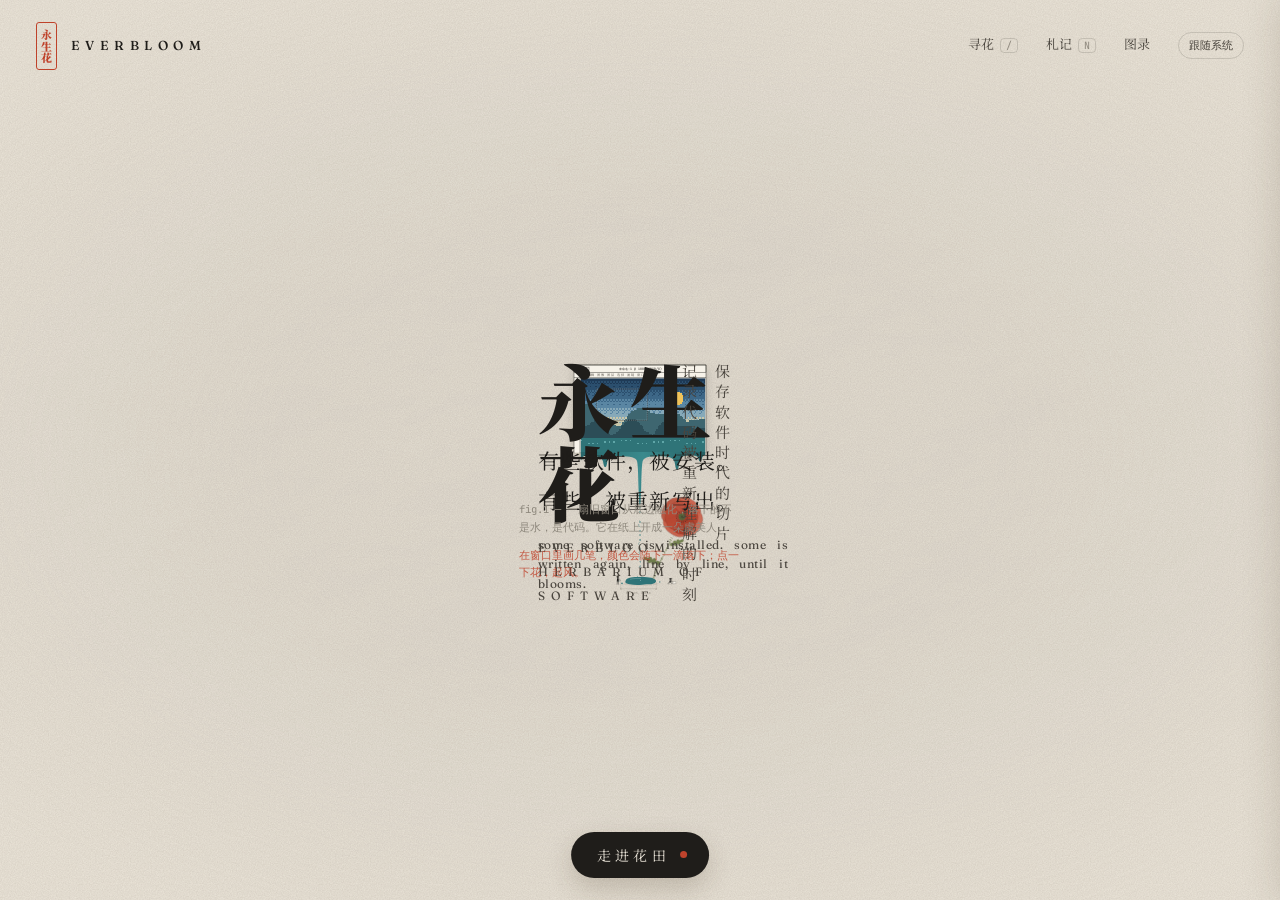
==== commit ec9cea00: "首页改为可漫游的花田 - 横轴为时间：每株花种在原作首次发布的年份，已压制盛开、待采集为花苞 - 拖动漫游、滚轮穿越年份、缩放三层信息、年代尺小地图、寻花（/）、札记（N）、采集地种花 - 入口保留融" ====
--- a/prototype/index.html
+++ b/prototype/index.html
@@ -2,39 +2,145 @@
 <html lang="zh-CN">
 <head>
 <meta charset="utf-8">
-<meta name="viewport" content="width=device-width, initial-scale=1">
+<meta name="viewport" content="width=device-width, initial-scale=1, viewport-fit=cover">
 <title>永生花 · Everbloom</title>
-<meta name="description" content="保存软件时代的切片，记录代码被重新理解的时刻。经典软件开源重实现的标本册。">
+<meta name="description" content="保存软件时代的切片，记录代码被重新理解的时刻。一片可以漫游的花田：每株经典软件的开源重实现，都种在原作诞生的那一年。">
 <script>if (!matchMedia('(prefers-reduced-motion: reduce)').matches) document.documentElement.classList.add('motion');</script>
 <link rel="preconnect" href="https://fonts.googleapis.com">
 <link rel="preconnect" href="https://fonts.gstatic.com" crossorigin>
 <link href="https://fonts.googleapis.com/css2?family=Fraunces:ital,opsz,wght@0,9..144,300..700;1,9..144,300..700&family=JetBrains+Mono:wght@400&family=Noto+Serif+SC:wght@400;600;900&display=swap" rel="stylesheet">
 <link rel="icon" href="favicon.svg" type="image/svg+xml">
 <link rel="stylesheet" href="assets/everbloom.css">
+<link rel="stylesheet" href="assets/field.css">
 </head>
-<body>
+<body class="field-page">
 
 <svg width="0" height="0" style="position:absolute" aria-hidden="true">
   <filter id="rough"><feTurbulence type="fractalNoise" baseFrequency=".9" numOctaves="2" result="n"/><feDisplacementMap in="SourceGraphic" in2="n" scale="1.6"/></filter>
 </svg>
 
-<header class="site-header wrap">
-  <a class="brand" href="index.html">
+<header class="site-header">
+  <a class="brand" href="index.html" aria-label="永生花：回到入口 / 走进花田">
     <span class="seal">永生花</span>
     <span class="brand-word">EVERBLOOM</span>
   </a>
   <nav class="site-nav">
-    <a href="#herbarium">标本册</a>
-    <a href="#method">方法</a>
-    <a href="#invite">采集</a>
+    <button class="navbtn" id="btnSearch" type="button">寻花<span class="kbd">/</span></button>
+    <button class="navbtn" id="btnNotebook" type="button">札记<span class="kbd">N</span></button>
+    <a href="read.html">图录</a>
     <button class="theme-toggle" type="button">跟随系统</button>
   </nav>
 </header>
 
-<main>
-
-<!-- ============ 主视觉：旧窗口融化，代码落地，开出一朵花 ============ -->
-<section class="hero" aria-label="永生花">
+<!-- ============ 花田 ============ -->
+<div class="field" id="field" tabindex="-1" role="application" aria-label="花田：横轴是时间。拖动漫游，滚轮穿越年份，Ctrl 加滚轮缩放，按斜杠寻花，按 N 打开札记。">
+  <div class="world" id="world"><svg id="worldSvg" aria-hidden="true"></svg></div>
+</div>
+<div class="era" id="era" aria-hidden="true"></div>
+<div class="drifts" id="drifts" aria-hidden="true"></div>
+<div class="labels" id="labels"></div>
+
+<div class="bottom-fade" aria-hidden="true"></div>
+<div class="yearnow" aria-live="polite"><small>你在</small><span id="yearNum">1995</span></div>
+<div class="ruler" id="ruler" role="slider" aria-label="年代尺：拖动穿越年份" aria-valuemin="1979" aria-valuemax="2037"><svg aria-hidden="true"></svg></div>
+<div class="zoomctl">
+  <button type="button" id="zOut" aria-label="缩小">−</button>
+  <button type="button" id="zHome" aria-label="全景">⌂</button>
+  <button type="button" id="zIn" aria-label="放大">+</button>
+</div>
+<div class="fhint" id="hint" role="status"></div>
+<div class="toast" id="toast" role="status"></div>
+
+<nav class="sr-only" aria-label="标本列表">
+  <ul>
+    <li><a href="specimen.html">PhotoCraft（已压制，部分核实）</a></li>
+    <li><a href="read.html#herbarium">全部标本与线索（图录）</a></li>
+  </ul>
+</nav>
+
+<!-- ============ 札记 ============ -->
+<div class="scrim" id="scrim"></div>
+<aside class="notebook" id="notebook" aria-hidden="true" aria-label="札记">
+  <div class="nb-head">
+    <h2>札记</h2>
+    <button class="nb-close" id="nbClose" type="button" aria-label="合上札记">×</button>
+  </div>
+  <div class="nb-tabs" role="tablist">
+    <button type="button" data-tab="preface" class="on">序</button>
+    <button type="button" data-tab="read">怎么读这片花田</button>
+    <button type="button" data-tab="method">两种墨水</button>
+    <button type="button" data-tab="bounds">边界</button>
+  </div>
+  <div class="nb-body">
+    <section class="nb-page on" data-page="preface">
+      <p class="eyebrow">Preface · 序</p>
+      <h3>从前，它们封在安装包里；如今被一行一行，重新理解。</h3>
+      <p>永生花的名字，来自把花压成标本、永葆其美的做法。软件承载一个时代的知识和工作方式；通过开源重实现、兼容与保存，它们可以在原有产品之外继续开放。</p>
+      <p>我们收集经典软件的开源重实现、兼容项目与公开技术研究，记录来源、实现方式、体积与成熟度。独立实现相似行为、恢复内部逻辑、取得源代码、绕过授权，分别记录，不能互相推导。</p>
+    </section>
+
+    <section class="nb-page" data-page="read">
+      <p class="eyebrow">How to read · 怎么读</p>
+      <h3>这里不往下翻页。<br>你在时间里散步。</h3>
+      <dl class="howto">
+        <dt>横轴</dt><dd>时间的土壤。每株花种在它对应的原作首次发布的那一年，地下的根写着原作的名字。</dd>
+        <dt>盛开的花</dt><dd>已压制成标本：核查过、写进了标本册。</dd>
+        <dt>花苞</dt><dd>待采集的线索。悬停或点一下，它会打开，但还没核查。</dd>
+        <dt>朱砂虚线</dt><dd>今天，2026 年 10 月。所有重实现都在这一年被我们看见。</dd>
+        <dt>采集地</dt><dd>时间线的尽头。点种子袋，种一株世上还没有的花——它们只是游戏，会留在你的浏览器里。</dd>
+        <dt>小野花</dt><dd>只是装饰，不代表任何项目。</dd>
+      </dl>
+      <p class="fine" style="margin-top:22px">拖动漫游 · 滚轮穿越年份 · Ctrl 或双指缩放 · 双击放大 · <b>[</b> <b>]</b> 在花之间跳 · <b>/</b> 寻花 · <b>0</b> 全景 · Esc 返回</p>
+    </section>
+
+    <section class="nb-page" data-page="method">
+      <p class="eyebrow">Method · 两种墨水</p>
+      <h3>说出来的用铅笔，<br>看见的用墨水。</h3>
+      <p>作者的声明与我们核验到的事实分开书写。字的颜色就是可信程度。</p>
+      <div class="inks">
+        <div class="ink-col ink-claim">
+          <h3>作者声明 · pencil</h3>
+          <ul>
+            <li>基于公开规格与可观察行为，用纯 Rust 独立实现。</li>
+            <li>支持图层、蒙版、调整层与 PSD 读写。</li>
+          </ul>
+        </div>
+        <div class="ink-col ink-seen">
+          <h3>核验所见 · ink</h3>
+          <ul>
+            <li>最新发布为 v0.3.0，三个附件字节数已记录。</li>
+            <li>未安装、编译或运行——这一点同样用墨水写下。</li>
+          </ul>
+        </div>
+      </div>
+      <div class="status-legend">
+        <div><span class="stamp unverified">未核实<small>unverified</small></span><br>仅有公开说法。</div>
+        <div><span class="stamp partial">部分核实<small>partial</small></span><br>部分证据可查。</div>
+        <div><span class="stamp verified">已核实<small>verified</small></span><br>有可信独立证据。</div>
+        <div><span class="stamp retracted">已撤回<small>retracted</small></span><br>撤回或被反驳。</div>
+      </div>
+    </section>
+
+    <section class="nb-page" data-page="bounds">
+      <p class="eyebrow">Boundaries · 边界</p>
+      <h3>这里只有标本，<br>没有种子以外的东西。</h3>
+      <p>本站不存放破解程序、补丁、序列号、密钥、下载链接或绕过授权的操作步骤。只引用公开可访问的原帖、新闻或厂商公告。</p>
+      <p>核查状态只表示检查范围，不为项目的真实性或安全性作担保。"已核实"也不代表授权分发合法。</p>
+      <p class="fine">原作年份为公开常识，用于在时间轴上定位；花的高度与位置只为构图，不编码数据。</p>
+    </section>
+  </div>
+</aside>
+
+<!-- ============ 寻花 ============ -->
+<div class="palette" id="palette" role="dialog" aria-label="寻花">
+  <div class="box">
+    <input id="palInput" type="text" placeholder="寻一株花：名字、原作、年份、花种……" autocomplete="off" spellcheck="false" aria-controls="palList">
+    <ul id="palList" role="listbox"></ul>
+  </div>
+</div>
+
+<!-- ============ 入口：旧窗口融化，代码落地，开出一朵花 ============ -->
+<section class="hero gate" id="gate" aria-label="永生花入口">
   <div class="hero-stage">
     <div class="hero-mast">
       <h1 data-intro>永生花</h1>
@@ -52,7 +158,6 @@
       </defs>
 
       <g id="pWin">
-        <!-- 窗口 -->
         <g id="gWindow" data-intro>
           <g class="w-fill">
             <g filter="url(#winShadow)"><rect class="win-body" x="280" y="60" width="440" height="292"/></g>
@@ -73,7 +178,6 @@
           <path class="win-line w-frame" d="M280 354 V60 H720 V354"/>
         </g>
 
-        <!-- 融化 -->
         <g id="gDrip" data-intro>
           <path fill="url(#dripShade)" d="M302 350 H718 V360 C713 360 708 364 706 372 C704 384 697 386 695 372 C693 364 686 362 664 362 C642 362 632 366 630 392 C628 414 619 414 617 392 C615 368 600 364 560 364 C530 364 513 368 509 380 C506 392 505 420 504 470 L502 516 C501 530 498 530 497 516 L495 470 C494 420 493 392 490 380 C486 368 470 364 430 364 C400 364 392 368 390 388 C388 404 380 404 378 388 C376 368 362 364 334 362 C318 362 310 362 306 372 C304 380 302 380 302 372 Z"/>
           <path d="M520 368 C540 366 560 366 590 368" stroke="#fff" stroke-opacity=".35" stroke-width="1.2" fill="none" stroke-linecap="round"/>
@@ -82,10 +186,7 @@
       </g>
 
       <g id="pMid">
-        <!-- 代码落下 -->
         <g id="rain"></g>
-
-        <!-- 水洼 -->
         <g id="gPool" data-intro>
           <ellipse cx="502" cy="790" rx="58" ry="6" fill="#2b2418" opacity=".08"/>
           <path id="poolBody" fill="#2F7478" d="M452 780 C452 770 474 766 499 767 C526 766 549 770 553 778 C557 786 541 792 521 791 C505 794 482 795 466 791 C451 788 449 784 452 780Z"/>
@@ -95,8 +196,6 @@
           <circle cx="430" cy="780" r="1.4" fill="#2F7478"/>
         </g>
         <g id="dropLayer"></g>
-
-        <!-- 代码作茎 -->
         <g id="gStem" data-intro>
           <path id="stemPath" d="M546 778 C562 718 606 652 638 572" fill="none" stroke="var(--moss)" stroke-width=".6" stroke-opacity=".5"/>
           <text class="stem-code"><textPath id="stemText" href="#stemPath" startOffset="4">impl Bloom for Specimen { fn press(&amp;self) }</textPath></text>
@@ -106,7 +205,6 @@
       <g id="pFlower"><g id="swayFlower"><g id="heroFlower"></g></g></g>
 
       <g id="pFig">
-        <!-- 测量的人 -->
         <g id="fig1" data-intro>
           <g class="figure" transform="translate(426 790)">
             <ellipse cx="0" cy="-25.5" rx="4.6" ry="1.1"/>
@@ -121,7 +219,6 @@
           <path class="dim-line" d="M434 806 l6 -3 M434 806 l6 3 M556 806 l-6 -3 M556 806 l-6 3"/>
           <text class="dim-text" id="dimText" x="495" y="824">11,119,388 B</text>
         </g>
-        <!-- 写标签的人 -->
         <g id="fig2" data-intro>
           <g class="figure" transform="translate(600 790)">
             <ellipse cx="2" cy="-17.8" rx="4.4" ry="1"/>
@@ -144,99 +241,17 @@
 
     <p class="hero-caption" data-intro>fig.1 — 一扇旧窗口从底边融化，落下的不是水，是代码。它在纸上开成一朵虞美人。<span class="hint">在窗口里画几笔，颜色会随下一滴落下；点一下花，起风。</span></p>
   </div>
-  <a class="scroll-cue" href="#preface" aria-label="向下阅读"><span></span></a>
+  <button class="enter" id="enter" type="button">走进花田 <i></i></button>
 </section>
 
-<!-- ============ 序 ============ -->
-<section class="wrap" id="preface">
-  <div class="intro-grid">
-    <p class="statement">从前，它们封在安装包里，<br><span class="soft">一个时代的手艺与习惯，</span><br>如今被一行一行，<br>重新理解。</p>
-    <div class="intro-notes">
-      <p class="eyebrow">序 · Preface</p>
-      <p>永生花的名字，来自把花压成标本、永葆其美的做法。软件承载一个时代的知识和工作方式；通过开源重实现、兼容与保存，它们可以在原有产品之外继续开放。</p>
-      <p>我们收集经典软件的开源重实现、兼容项目与公开技术研究，记录来源、实现方式、体积与成熟度。这里不存放破解程序、补丁、序列号或下载链接。</p>
-    </div>
-  </div>
-</section>
-
-<!-- ============ 标本册 ============ -->
-<section class="wrap" id="herbarium">
-  <div class="herbarium-head">
-    <div>
-      <p class="eyebrow">Herbarium · 标本册</p>
-      <h2>世界上有这么多花，<br>每一株都不一样。</h2>
-    </div>
-    <div class="herbarium-count">已压制 <b>1</b> 株<br>待采集 9 株 · 悬停可见它们开花的样子<br>采集于 2026-10</div>
-  </div>
-  <div class="grid" id="grid"></div>
-</section>
-
-<!-- ============ 方法：两种墨 ============ -->
-<section class="wrap" id="method">
-  <p class="eyebrow">Method · 两种墨水</p>
-  <h2>说出来的用铅笔，<br>看见的用墨水。</h2>
-  <p class="lede">作者的声明与我们核验到的事实分开书写。字的颜色就是可信程度，不需要读者去猜。</p>
-
-  <div class="inks">
-    <div class="ink-col ink-claim">
-      <h3>作者声明 · pencil</h3>
-      <ul>
-        <li>基于公开规格与可观察行为，用纯 Rust 独立实现。</li>
-        <li>支持图层、蒙版、调整层与 PSD 读写。</li>
-        <li>可通过 CLI / MCP 控制。</li>
-      </ul>
-    </div>
-    <div class="ink-col ink-seen">
-      <h3>核验所见 · ink</h3>
-      <ul>
-        <li>最新发布为 v0.3.0，三个附件字节数已记录。</li>
-        <li>自评表：工具项完成 3、部分 14、缺失 13。</li>
-        <li>未安装、编译或运行——这一点同样用墨水写下。</li>
-      </ul>
-    </div>
-  </div>
-
-  <div class="status-legend">
-    <div><span class="stamp unverified">未核实<small>unverified</small></span><br>仅有公开说法，尚未核验。</div>
-    <div><span class="stamp partial">部分核实<small>partial</small></span><br>部分证据可查，无法确认完整。</div>
-    <div><span class="stamp verified">已核实<small>verified</small></span><br>有可信独立证据，仍不代表授权分发合法。</div>
-    <div><span class="stamp retracted">已撤回<small>retracted</small></span><br>作者撤回、原帖删除或事实被反驳。</div>
-  </div>
-</section>
-
-<!-- ============ 采集：世界上有这么多花 ============ -->
-<section class="wrap invite" id="invite">
-  <figure class="generator">
-    <button class="gen-stage" type="button" data-cursor="再开一株" aria-label="再开一株随机的花">
-      <svg id="inviteFlower" viewBox="0 0 200 260" class="flora" aria-hidden="true"></svg>
-    </button>
-    <figcaption class="gen-label">
-      <span class="gen-no" id="genNo">No. ∞–0001</span>
-      <i class="gen-latin" id="genLatin"></i>
-      <span class="gen-zh" id="genZh"></span>
-    </figcaption>
-  </figure>
-  <h2>采一株花来。</h2>
-  <p class="lede">上面这株是刚刚随机长出来的，世界上并没有它。点一下，再开一株。<br>每一个被重新写出的软件，也都值得压成一页标本。</p>
-  <div class="actions">
-    <a class="btn" href="#" id="genNext">再开一株</a>
-    <a class="btn ghost" href="#herbarium">看看待采集的九株</a>
-  </div>
-</section>
-
-</main>
-
-<footer class="site-footer wrap">
-  <span>永生花 · Everbloom — 视觉原型 v0.2 · 2026-10-08</span>
-  <span>只收录公开来源 · 不存放破解程序、补丁、序列号或下载链接</span>
-</footer>
+<noscript><p style="position:fixed;bottom:16px;left:16px;z-index:99">花田需要 JavaScript。可以改看 <a href="read.html">图录</a>。</p></noscript>
 
 <script src="assets/everbloom.js"></script>
 <script>
 (function () {
   const E = window.Everbloom;
 
-  // 窗口里的像素风景
+  // 入口窗口里的像素风景
   const cv = document.createElement('canvas');
   cv.width = 84; cv.height = 50;
   const cx = cv.getContext('2d');
@@ -265,17 +280,12 @@
   document.getElementById('pix').setAttribute('href', cv.toDataURL());
   E.heroCanvas = cv;
 
-  // 工具栏
   const tools = document.getElementById('tools');
-  const glyphs = [
-    'M285 112 h10 v10 h-10z', 'M290 132 m-5 0 a5 4 0 1 0 10 0 a5 4 0 1 0 -10 0',
-    'M285 158 l10 -8', 'M287 172 l6 -6 l3 3 l-6 6z M285 178 l2 -2', 'M290 188 v12 M284 194 h12',
-    'M285 212 h10 M290 207 v10', 'M286 228 l8 0 l-4 -8z'
-  ];
-  glyphs.forEach(d => E.el('path', { d, class: 'win-tool' }, tools));
+  ['M285 112 h10 v10 h-10z', 'M290 132 m-5 0 a5 4 0 1 0 10 0 a5 4 0 1 0 -10 0', 'M285 158 l10 -8',
+   'M287 172 l6 -6 l3 3 l-6 6z M285 178 l2 -2', 'M290 188 v12 M284 194 h12', 'M285 212 h10 M290 207 v10', 'M286 228 l8 0 l-4 -8z']
+    .forEach(d => E.el('path', { d, class: 'win-tool' }, tools));
   E.el('line', { x1: 300, y1: 102, x2: 300, y2: 354, class: 'win-line' }, tools);
 
-  // 代码雨
   const rain = document.getElementById('rain');
   const chars = 'fn bloom(){}→'.split('');
   for (let i = 0; i < 14; i++) {
@@ -283,7 +293,6 @@
     t.textContent = chars[i % chars.length];
   }
 
-  // 主视觉的虞美人
   const svg = document.getElementById('heroArt');
   const hf = document.getElementById('heroFlower');
   hf.setAttribute('filter', `url(#${E.pressFilter(svg, 11)})`);
@@ -292,41 +301,9 @@
   E.drawLeaf(hf, 600, 660, -20, 48, 'lobed', '#6E7F45', true, r);
   const bloom = E.el('g', { transform: 'translate(640 566) scale(1.45) rotate(-12)' }, hf);
   E.drawBloom(bloom, E.SPECIES.poppy, r, true);
-
-  // 标本册
-  const grid = document.getElementById('grid');
-  E.SPECIMENS.forEach(s => {
-    const sp = E.SPECIES[s.species];
-    const pressed = !!s.status;
-    const a = document.createElement('a');
-    a.className = 'card ' + (pressed ? 'pressed' : 'lead');
-    a.href = s.href || s.repo;
-    a.dataset.name = s.name;
-    a.dataset.cursor = pressed ? '翻开标本 →' : '去源头看看 ↗';
-    if (!s.href) { a.target = '_blank'; a.rel = 'noopener'; }
-    a.innerHTML = `
-      <div class="sheet-wrap"${pressed ? ` style="view-transition-name: sheet-${s.no}"` : ''}>
-        <span class="tape"></span>
-        <div class="sheet" data-seed="${s.name}">
-          ${pressed ? '<span class="stamp partial">部分核实</span>' : ''}
-          <svg class="flora" viewBox="0 0 200 260" aria-hidden="true"></svg>
-          <div class="card-label">
-            <div class="no">No. ${s.no}${pressed ? '' : ' · 待采集'}</div>
-            <div class="name">${s.name}</div>
-            <div class="orig">对应 ${s.orig} · ${s.use}</div>
-            <div class="species">${sp.zh} <i>${sp.latin}</i> — ${s.why}</div>
-            ${pressed
-              ? '<div class="species">核查日期 2026-10-07</div>'
-              : '<div class="species">核查日期<span class="blank"></span></div>'}
-          </div>
-        </div>
-      </div>`;
-    grid.appendChild(a);
-    E.drawPlant(a.querySelector('svg'), s.species, { pressed, seed: s.name, radius: 56 });
-    E.deckle(a.querySelector('.sheet'));
-  });
 })();
 </script>
 <script src="assets/motion.js"></script>
+<script src="assets/field.js"></script>
 </body>
 </html>
--- a/prototype/assets/everbloom.css
+++ b/prototype/assets/everbloom.css
@@ -121,6 +121,13 @@
 }
 
 .site-nav a { text-decoration: none; }
+.site-nav > * { white-space: nowrap; }
+
+@media (max-width: 560px) {
+  .brand-word { display: none; }
+  .site-nav { gap: 14px; font-size: 13px; }
+  .theme-toggle { padding: 3px 8px; }
+}
 .site-nav a:hover { color: var(--cinnabar); }
 
 .theme-toggle {
@@ -984,9 +991,9 @@
   50% { transform: rotate(5deg) scale(1.04); }
 }
 
-.ghost { opacity: 0; filter: blur(5px) saturate(.3); transition: opacity .9s ease, filter .9s ease; }
+g.ghost { opacity: 0; filter: blur(5px) saturate(.3); transition: opacity .9s ease, filter .9s ease; }
 .card.lead svg > .plant.sketch { transition: opacity .9s ease; }
-.card.lead:hover .ghost { opacity: .62; filter: blur(0) saturate(1); }
+.card.lead:hover g.ghost { opacity: .62; filter: blur(0) saturate(1); }
 .card.lead:hover svg > .plant.sketch { opacity: .25; }
 
 /* ---------- 细节交互 ---------- */
--- a/prototype/assets/field.css
+++ b/prototype/assets/field.css
@@ -0,0 +1,524 @@
+/* 永生花 · Everbloom — 花田（非线性浏览） */
+
+body.field-page {
+  height: 100vh;
+  height: 100dvh;
+  overflow: hidden;
+  overscroll-behavior: none;
+}
+
+.field-page .site-header {
+  position: fixed;
+  top: 0;
+  left: 0;
+  right: 0;
+  z-index: 40;
+  max-width: none;
+  padding-left: clamp(16px, 3vw, 36px);
+  padding-right: clamp(16px, 3vw, 36px);
+  pointer-events: none;
+}
+.field-page .site-header > * { pointer-events: auto; }
+.field-page .site-nav button.navbtn {
+  font: inherit;
+  color: inherit;
+  background: none;
+  border: 0;
+  padding: 0 0 2px;
+  cursor: pointer;
+  background-image: linear-gradient(currentColor, currentColor);
+  background-position: 0 100%;
+  background-size: 0 1px;
+  background-repeat: no-repeat;
+  transition: background-size .45s cubic-bezier(.65, 0, .35, 1), color .3s;
+}
+.field-page .site-nav button.navbtn:hover { background-size: 100% 1px; color: var(--cinnabar); }
+.kbd {
+  font-family: var(--mono);
+  font-size: 10px;
+  border: 1px solid var(--rule);
+  border-radius: 4px;
+  padding: 0 5px;
+  margin-left: 6px;
+  color: var(--pencil);
+}
+
+/* ---------- 画布 ---------- */
+
+.field {
+  position: fixed;
+  inset: 0;
+  overflow: hidden;
+  touch-action: none;
+  cursor: grab;
+  user-select: none;
+  -webkit-user-select: none;
+  outline: none;
+}
+.field.dragging { cursor: grabbing; }
+.world { position: absolute; left: 0; top: 0; transform-origin: 0 0; }
+.world.moving { will-change: transform; }
+.world svg { display: block; overflow: visible; }
+
+.era {
+  position: fixed;
+  inset: 0;
+  z-index: 2;
+  pointer-events: none;
+  background: radial-gradient(130% 100% at 50% 100%, rgba(168, 120, 58, .5), rgba(120, 84, 40, .18) 60%, transparent 100%);
+  mix-blend-mode: multiply;
+  opacity: 0;
+  transition: opacity .6s;
+}
+:root[data-theme="dark"] .era { mix-blend-mode: soft-light; }
+@media (prefers-color-scheme: dark) { :root:not([data-theme="light"]) .era { mix-blend-mode: soft-light; } }
+
+/* ---------- 世界里的元素 ---------- */
+
+.soil { stroke: var(--ink); stroke-width: 2.4; fill: none; }
+.tick { stroke: var(--pencil); stroke-width: 1.6; }
+.tick-major { stroke: var(--ink-soft); stroke-width: 2.4; }
+.year-label { font-family: var(--serif); font-size: 44px; fill: var(--ink-soft); text-anchor: middle; letter-spacing: .04em; }
+.year-label.minor { font-size: 26px; fill: var(--pencil); }
+.era-name { font-family: var(--serif-zh); font-weight: 900; font-size: 170px; letter-spacing: .3em; fill: var(--ink); opacity: .06; text-anchor: middle; }
+.grass { stroke: var(--moss); stroke-width: 2; fill: none; opacity: .45; stroke-linecap: round; }
+
+.root { stroke: var(--pencil); stroke-width: 1.6; fill: none; opacity: .55; }
+.root-year { font-family: var(--serif); font-size: 64px; font-weight: 500; fill: var(--ink); text-anchor: middle; }
+.root-name { font-family: var(--mono); font-size: 22px; fill: var(--pencil); text-anchor: middle; letter-spacing: .06em; }
+.root-year, .root-name { transition: opacity .4s; }
+body[data-zoom="far"] .root-year, body[data-zoom="far"] .root-name { opacity: 0; }
+
+.now-line { stroke: var(--cinnabar); stroke-width: 2.4; stroke-dasharray: 12 12; }
+.now-label { font-family: var(--serif-zh); font-weight: 600; font-size: 40px; fill: var(--cinnabar); letter-spacing: .08em; }
+.now-sub { font-family: var(--serif-zh); font-size: 24px; fill: var(--ink-soft); letter-spacing: .1em; }
+
+.plot-furrow { stroke: var(--pencil); stroke-width: 2; fill: none; opacity: .35; }
+.plot-title { font-family: var(--serif-zh); font-weight: 900; font-size: 92px; fill: var(--ink); letter-spacing: .14em; }
+.plot-sub { font-family: var(--serif-zh); font-size: 26px; fill: var(--ink-soft); letter-spacing: .12em; }
+
+.seed-packet { cursor: pointer; outline: none; }
+.packet-paper { fill: var(--sheet); stroke: var(--ink); stroke-width: 2; }
+.packet-fold { stroke: var(--ink); stroke-width: 1.4; fill: none; }
+.packet-text { font-family: var(--serif-zh); font-weight: 900; font-size: 24px; fill: var(--cinnabar); text-anchor: middle; letter-spacing: .3em; }
+.seed-packet .packet-body { transform-box: fill-box; transform-origin: 50% 100%; transition: transform .5s cubic-bezier(.34, 1.56, .64, 1); }
+.seed-packet:hover .packet-body, .seed-packet:focus-visible .packet-body { transform: rotate(-5deg) translateY(-8px); }
+.hit { fill: transparent; }
+
+.wild { opacity: .5; }
+.wild-stem { stroke: #6E7F45; stroke-width: 1.6; fill: none; opacity: .8; }
+
+.fstem { stroke: #6E7F45; stroke-width: 3.2; fill: none; stroke-linecap: round; }
+.flower, .planted { cursor: pointer; outline: none; }
+.flower .sway, .planted .sway {
+  animation: fsway var(--d, 7s) ease-in-out var(--delay, 0s) infinite;
+}
+@keyframes fsway {
+  0%, 100% { transform: rotate(-1.1deg); }
+  50% { transform: rotate(1.3deg); }
+}
+.flower .bloom { transition: opacity .6s; }
+.field.has-focus .flower:not(.focus) { opacity: .4; transition: opacity .6s; }
+.flower { transition: opacity .6s; }
+.flower:focus-visible .fstem { stroke: var(--cinnabar); }
+
+/* 花苞：悬停或聚焦时慢慢打开 */
+.bud .bloom { opacity: .7; }
+.bud .petal { transform: scale(.26) rotate(-12deg); transition: transform 1.1s cubic-bezier(.34, 1.4, .64, 1); }
+.bud .core { transform: scale(0); transition: transform .7s .25s cubic-bezier(.34, 1.56, .64, 1); }
+.bud g:nth-child(2n) > .petal { transition-delay: .05s; }
+.bud g:nth-child(3n) > .petal { transition-delay: .1s; }
+.bud:hover .petal, .bud.focus .petal { transform: scale(1) rotate(0deg); }
+.bud:hover .core, .bud.focus .core { transform: scale(1); }
+.bud:hover .bloom, .bud.focus .bloom { opacity: .92; }
+
+.plant-no { font-family: var(--mono); font-size: 20px; fill: var(--pencil); text-anchor: middle; letter-spacing: .08em; }
+.plant-name { font-family: var(--serif-zh); font-size: 30px; fill: var(--ink); text-anchor: middle; letter-spacing: .2em; }
+.plant-latin { font-family: var(--serif); font-style: italic; font-size: 22px; fill: var(--ink-soft); text-anchor: middle; }
+
+/* ---------- 屏幕空间的标签（缩放分三层） ---------- */
+
+.labels { position: fixed; inset: 0; z-index: 5; pointer-events: none; }
+.flabel {
+  position: absolute;
+  left: 0;
+  top: 0;
+  text-align: center;
+  white-space: nowrap;
+  pointer-events: none;
+}
+.flabel .no { font-family: var(--mono); font-size: 10px; letter-spacing: .14em; color: var(--pencil); }
+.flabel .nm { font-family: var(--serif); font-size: 19px; line-height: 1.3; color: var(--ink); transition: color .3s; }
+.flabel .mt { font-size: 12px; color: var(--ink-soft); }
+.flabel.is-lead .nm { color: var(--ink-soft); }
+.flabel.hover .nm, .flabel.focus .nm { color: var(--cinnabar); }
+.flabel .more { display: none; }
+
+body[data-zoom="far"] .flabel .mt, body[data-zoom="far"] .flabel .no { display: none; }
+body[data-zoom="far"] .flabel .nm { font-size: 13px; letter-spacing: .02em; }
+
+body[data-zoom="near"] .flabel .more,
+.flabel.focus .more {
+  display: block;
+  pointer-events: auto;
+  white-space: normal;
+  width: 250px;
+  margin: 10px auto 0;
+  padding: 14px 16px 16px;
+  text-align: left;
+  font-size: 12.5px;
+  line-height: 1.7;
+  color: var(--ink-soft);
+  background-color: var(--sheet);
+  background-image: var(--grain);
+  border: 1px solid var(--rule);
+  box-shadow: 0 10px 24px var(--shadow);
+  position: relative;
+  animation: card-in .5s cubic-bezier(.16, 1, .3, 1);
+}
+body[data-zoom="near"] .flabel:not(.focus) .more { display: none; }
+@keyframes card-in { from { opacity: 0; transform: translateY(8px); } }
+.flabel .more p { margin: 0 0 12px; }
+.flabel .more .stamp { position: absolute; right: -10px; top: -16px; font-size: 11px; padding: 3px 6px 3px 9px; background: var(--sheet); }
+.flabel .more .btn { font-size: 12px; padding: 7px 14px; display: inline-block; }
+
+/* ---------- 年代尺与年份 ---------- */
+
+.bottom-fade {
+  position: fixed;
+  left: 0;
+  right: 0;
+  bottom: 0;
+  height: 110px;
+  z-index: 29;
+  pointer-events: none;
+  background: linear-gradient(to top, var(--bg) 35%, color-mix(in srgb, var(--bg) 0%, transparent));
+}
+.field-page:not(.in-field) .bottom-fade { opacity: 0; }
+
+.ruler {
+  position: fixed;
+  left: clamp(16px, 3vw, 36px);
+  right: clamp(150px, 14vw, 200px);
+  bottom: 14px;
+  height: 54px;
+  z-index: 30;
+  cursor: ew-resize;
+  touch-action: none;
+}
+.ruler svg { width: 100%; height: 100%; display: block; overflow: visible; }
+.r-base { stroke: var(--ink-soft); stroke-width: 1; }
+.r-tick { stroke: var(--pencil); stroke-width: 1; }
+.r-tick.major { stroke: var(--ink-soft); }
+.r-label { font-family: var(--mono); font-size: 10px; fill: var(--pencil); text-anchor: middle; }
+.r-mark { stroke: var(--sheet); stroke-width: 1.2; }
+.r-mark.pressed { stroke: var(--ink); stroke-width: 1.4; }
+.r-now { stroke: var(--cinnabar); stroke-width: 1.4; stroke-dasharray: 3 2; }
+.r-plot { fill: var(--moss); opacity: .25; }
+.r-win { fill: color-mix(in srgb, var(--ink) 7%, transparent); stroke: var(--ink); stroke-width: 1.1; }
+
+.yearnow {
+  position: fixed;
+  left: clamp(16px, 3vw, 36px);
+  top: 96px;
+  z-index: 30;
+  pointer-events: none;
+  line-height: 1;
+}
+.yearnow small {
+  display: block;
+  font-family: var(--serif-zh);
+  font-size: 12px;
+  letter-spacing: .3em;
+  color: var(--pencil);
+  margin-bottom: 6px;
+}
+#yearNum {
+  display: inline-block;
+  font-family: var(--serif);
+  font-weight: 400;
+  font-size: clamp(44px, 7vw, 96px);
+  letter-spacing: -.01em;
+  color: var(--ink);
+}
+#yearNum.word { font-family: var(--serif-zh); font-weight: 900; letter-spacing: .1em; font-size: clamp(32px, 5vw, 64px); }
+
+.zoomctl {
+  position: fixed;
+  right: clamp(16px, 3vw, 36px);
+  bottom: 18px;
+  z-index: 30;
+  display: flex;
+  gap: 6px;
+}
+.zoomctl button {
+  width: 36px;
+  height: 36px;
+  border-radius: 50%;
+  border: 1px solid var(--rule);
+  background: color-mix(in srgb, var(--sheet) 85%, transparent);
+  color: var(--ink);
+  font-family: var(--serif);
+  font-size: 18px;
+  line-height: 1;
+  cursor: pointer;
+  transition: border-color .3s, transform .4s cubic-bezier(.34, 1.56, .64, 1);
+}
+.zoomctl button:hover { border-color: var(--ink); transform: translateY(-2px); }
+
+.fhint, .toast {
+  position: fixed;
+  left: 50%;
+  z-index: 35;
+  translate: -50% 0;
+  pointer-events: none;
+  white-space: nowrap;
+  font-size: 12.5px;
+  letter-spacing: .12em;
+  padding: 8px 16px;
+  border-radius: 999px;
+  background: var(--ink);
+  color: var(--bg);
+  opacity: 0;
+  transform: translateY(10px);
+  transition: opacity .5s, transform .6s cubic-bezier(.16, 1, .3, 1);
+}
+.fhint { bottom: 92px; }
+.toast { top: 84px; }
+.toast i { font-family: var(--serif); }
+.fhint.show, .toast.show { opacity: 1; transform: none; }
+
+/* ---------- 飘落的花瓣 ---------- */
+
+.drifts { position: fixed; inset: 0; z-index: 4; pointer-events: none; overflow: hidden; }
+.drift {
+  position: absolute;
+  top: -30px;
+  width: 9px;
+  height: 13px;
+  border-radius: 80% 0 80% 0;
+  opacity: .55;
+  animation: drift linear infinite;
+}
+@keyframes drift {
+  0% { transform: translate(0, 0) rotate(0deg); }
+  50% { transform: translate(calc(var(--sway) * -.5), 55vh) rotate(260deg); }
+  100% { transform: translate(calc(var(--sway) * -1), 110vh) rotate(540deg); }
+}
+
+/* ---------- 札记 ---------- */
+
+.scrim {
+  position: fixed;
+  inset: 0;
+  z-index: 55;
+  background: rgba(20, 16, 10, .18);
+  opacity: 0;
+  pointer-events: none;
+  transition: opacity .5s;
+}
+.scrim.show { opacity: 1; pointer-events: auto; }
+
+.notebook {
+  position: fixed;
+  top: 0;
+  right: 0;
+  bottom: 0;
+  z-index: 60;
+  width: min(480px, 100vw);
+  display: flex;
+  flex-direction: column;
+  background-color: var(--sheet);
+  background-image: var(--grain);
+  box-shadow: -20px 0 40px var(--shadow);
+  transform: translateX(105%);
+  transition: transform .75s cubic-bezier(.16, 1, .3, 1);
+}
+.notebook.open { transform: none; }
+.notebook::before {
+  /* 装订线 */
+  content: "";
+  position: absolute;
+  left: 22px;
+  top: 0;
+  bottom: 0;
+  width: 1px;
+  background: color-mix(in srgb, var(--cinnabar) 45%, transparent);
+}
+.nb-head {
+  display: flex;
+  justify-content: space-between;
+  align-items: center;
+  padding: 22px 26px 0 46px;
+}
+.nb-head h2 { font-size: 22px; letter-spacing: .3em; }
+.nb-close {
+  font: inherit;
+  background: none;
+  border: 1px solid var(--rule);
+  border-radius: 50%;
+  width: 32px;
+  height: 32px;
+  cursor: pointer;
+  color: var(--ink);
+}
+.nb-tabs { display: flex; gap: 4px; padding: 16px 26px 0 46px; border-bottom: 1px solid var(--rule); flex-wrap: wrap; }
+.nb-tabs button {
+  font: inherit;
+  font-size: 13px;
+  letter-spacing: .1em;
+  background: none;
+  border: 0;
+  border-bottom: 2px solid transparent;
+  padding: 8px 10px;
+  color: var(--ink-soft);
+  cursor: pointer;
+  transition: color .3s, border-color .3s;
+}
+.nb-tabs button.on { color: var(--ink); border-bottom-color: var(--cinnabar); }
+.nb-body { flex: 1; overflow-y: auto; padding: 26px 30px 48px 46px; }
+.nb-page { display: none; padding: 0; }
+.nb-page .ink-col h3 { font-family: var(--mono); font-weight: 400; font-size: 11px; letter-spacing: .26em; text-transform: uppercase; color: var(--pencil); line-height: 1.6; margin: 0 0 14px; padding-bottom: 10px; }
+.nb-page .ink-col li { font-size: 14.5px; }
+.nb-page.on { display: block; animation: page-in .6s cubic-bezier(.16, 1, .3, 1); }
+@keyframes page-in { from { opacity: 0; transform: translateX(14px); } }
+.nb-page h3 { font-size: 22px; line-height: 1.5; margin: 0 0 16px; letter-spacing: .04em; }
+.nb-page p { font-size: 14.5px; color: var(--ink-soft); margin: 0 0 14px; }
+.nb-page .inks { grid-template-columns: 1fr; gap: 22px; margin-top: 18px; }
+.nb-page .status-legend { grid-template-columns: 1fr 1fr; gap: 20px; margin-top: 30px; }
+.nb-page dl.howto { display: grid; grid-template-columns: auto 1fr; gap: 10px 16px; margin: 18px 0 0; font-size: 14px; }
+.nb-page dl.howto dt { color: var(--ink); white-space: nowrap; }
+.nb-page dl.howto dd { margin: 0; color: var(--ink-soft); }
+.nb-page .fine { font-size: 12.5px; color: var(--pencil); }
+
+/* ---------- 寻花 ---------- */
+
+.palette {
+  position: fixed;
+  inset: 0;
+  z-index: 70;
+  display: none;
+  justify-content: center;
+  align-items: flex-start;
+  padding: 14vh 16px 0;
+}
+.palette.open { display: flex; }
+.palette .box {
+  width: min(580px, 100%);
+  background-color: var(--sheet);
+  background-image: var(--grain);
+  border: 1px solid var(--rule);
+  border-radius: 6px;
+  box-shadow: 0 30px 70px var(--shadow);
+  overflow: hidden;
+  animation: pal-in .45s cubic-bezier(.16, 1, .3, 1);
+}
+@keyframes pal-in { from { opacity: 0; transform: translateY(-10px) scale(.98); } }
+.palette input {
+  width: 100%;
+  font: inherit;
+  font-size: 20px;
+  letter-spacing: .04em;
+  padding: 18px 22px;
+  border: 0;
+  border-bottom: 1px solid var(--rule);
+  background: transparent;
+  color: var(--ink);
+  outline: none;
+}
+.palette input::placeholder { color: var(--pencil); }
+.palette ul { list-style: none; margin: 0; padding: 6px; max-height: 50vh; overflow-y: auto; }
+.palette li {
+  display: grid;
+  grid-template-columns: 14px auto 1fr;
+  align-items: baseline;
+  gap: 12px;
+  padding: 10px 14px;
+  border-radius: 4px;
+  cursor: pointer;
+}
+.palette li.sel { background: color-mix(in srgb, var(--cinnabar) 9%, transparent); }
+.palette li.empty { display: block; color: var(--pencil); cursor: default; font-size: 14px; }
+.palette .pdot { width: 9px; height: 9px; border-radius: 50%; background: var(--rule); align-self: center; }
+.palette .pl { font-family: var(--serif); font-size: 17px; color: var(--ink); }
+.palette .ps { font-size: 12.5px; color: var(--pencil); overflow: hidden; text-overflow: ellipsis; white-space: nowrap; }
+
+/* ---------- 入口 ---------- */
+
+/* 入口打开时，花田的界面先藏起来；走进去后再浮现 */
+.field-page .ruler, .field-page .yearnow, .field-page .zoomctl, .field-page .labels, .field-page .drifts {
+  transition: opacity .9s .9s, visibility 0s .9s;
+}
+.field-page:not(.in-field) .ruler,
+.field-page:not(.in-field) .yearnow,
+.field-page:not(.in-field) .zoomctl,
+.field-page:not(.in-field) .labels,
+.field-page:not(.in-field) .drifts,
+.field-page:not(.in-field) .era {
+  opacity: 0 !important;
+  visibility: hidden;
+  transition: none;
+}
+
+.hero.gate {
+  position: fixed;
+  inset: 0;
+  z-index: 20;
+  overflow-x: hidden;
+  overflow-y: auto;
+  background-color: var(--bg);
+  background-image: var(--grain);
+  display: flex;
+  flex-direction: column;
+  justify-content: center;
+  padding-top: 64px;
+  transform-origin: 64% 62%;
+}
+.hero.gate.gone { visibility: hidden; pointer-events: none; }
+.gate .enter {
+  position: absolute;
+  left: 50%;
+  bottom: 22px;
+  translate: -50% 0;
+  display: inline-flex;
+  align-items: center;
+  gap: 10px;
+  font: inherit;
+  font-size: 14px;
+  letter-spacing: .3em;
+  padding: 11px 22px 11px 26px;
+  color: var(--bg);
+  background: var(--ink);
+  border: 0;
+  border-radius: 999px;
+  cursor: pointer;
+  box-shadow: 0 10px 26px var(--shadow);
+  transition: transform .5s cubic-bezier(.34, 1.56, .64, 1);
+}
+.gate .enter:hover { transform: translateY(-3px); }
+.gate .enter i {
+  width: 7px;
+  height: 7px;
+  border-radius: 50%;
+  background: var(--cinnabar);
+  animation: breathe 1.8s ease-in-out infinite;
+}
+@keyframes breathe { 50% { transform: scale(1.8); opacity: .5; } }
+
+.in-field .gate .enter { display: none; }
+
+@media (max-width: 760px) {
+  .hero.gate { justify-content: flex-start; }
+  .gate .enter { position: sticky; bottom: 16px; left: auto; translate: none; align-self: center; margin: 8px 0 24px; }
+  .ruler { right: clamp(16px, 3vw, 36px); bottom: 64px; }
+  .zoomctl { bottom: 14px; }
+  .yearnow { top: 84px; }
+  #yearNum { font-size: 40px; }
+  .fhint { bottom: 200px; white-space: normal; text-align: center; width: max-content; max-width: 88vw; }
+  .field-page .site-nav .kbd { display: none; }
+}
+
+@media (prefers-reduced-motion: reduce) {
+  .flower .sway, .planted .sway, .gate .enter i { animation: none !important; }
+  .bud .petal, .bud .core { transition: none; }
+}
